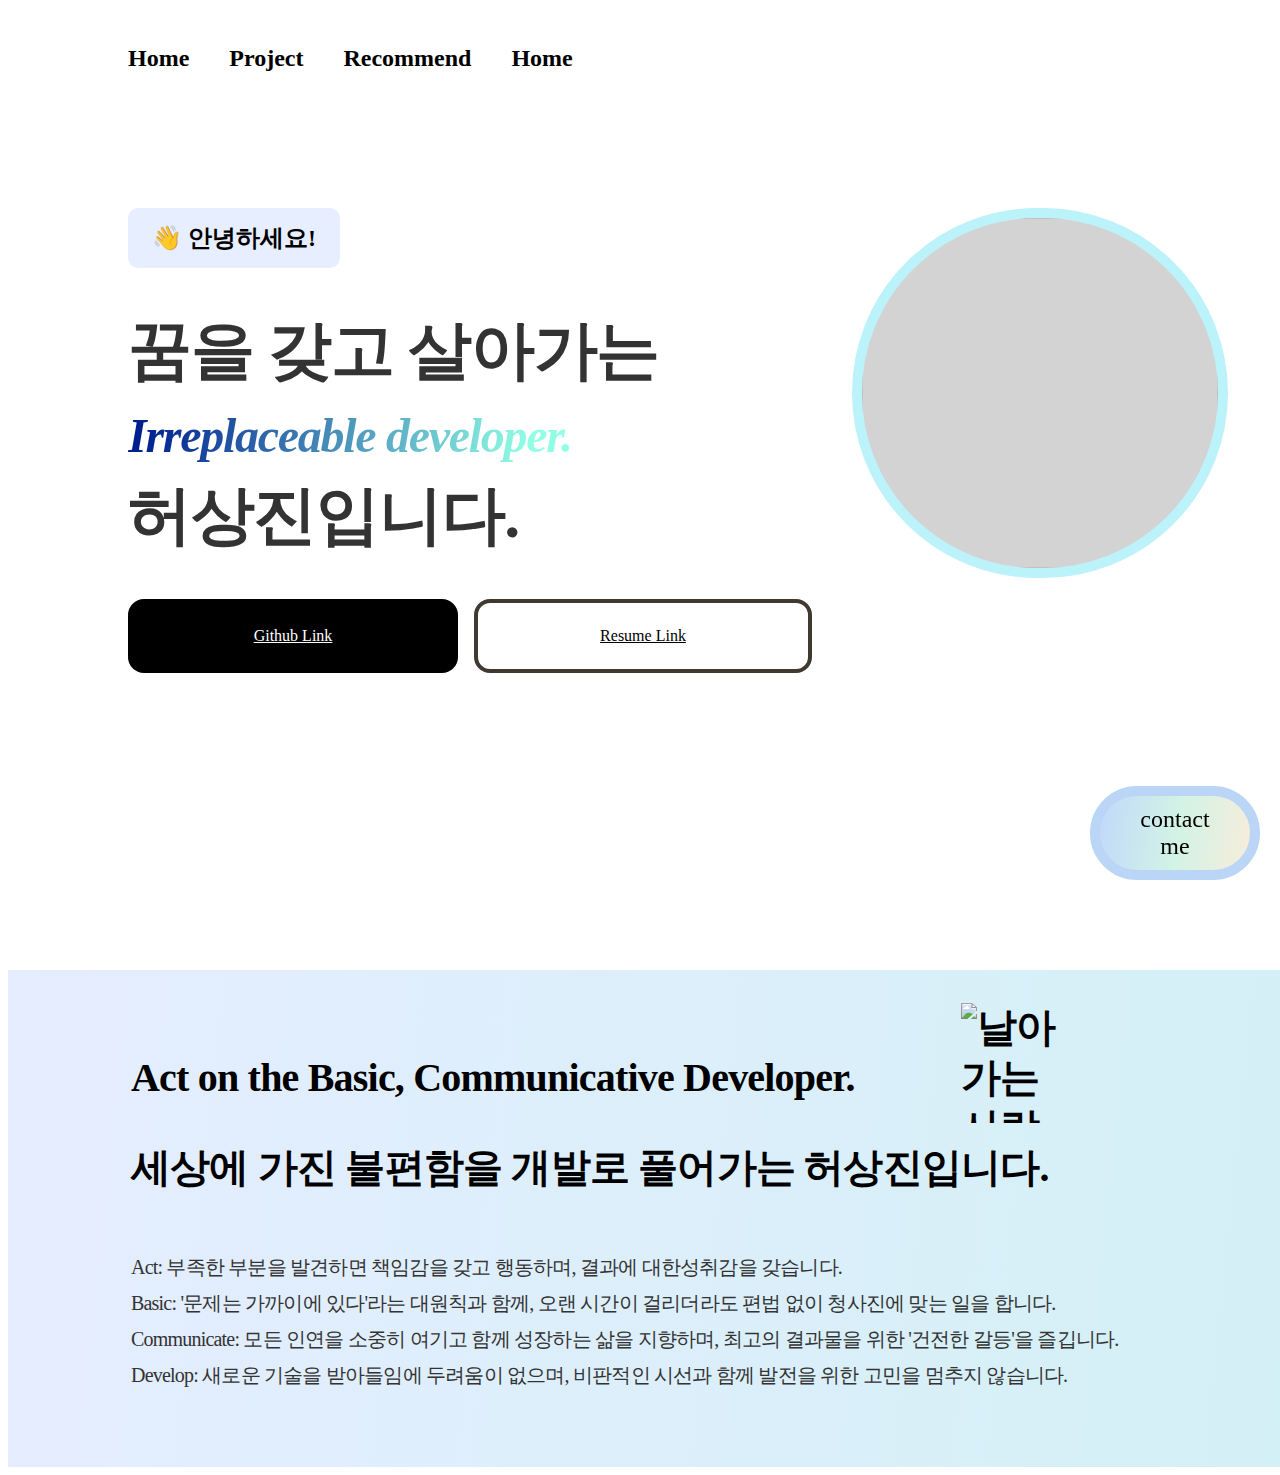
==== test/index.html @ aa46b1c0 "feat: button implement" ====
<!DOCTYPE html>
<html lang="ko">
  <head>
    <meta charset="UTF-8" />
    <meta name="viewport" content="width=device-width, initial-scale=1.0" />
    <title>Document</title>
    <link rel="stylesheet" href="./style.css" />
  </head>

  <body>
    <nav>
      <div class="group45">
        <!-- pure HTML/CSS/JS -->
        <div class="navItem">Home</div>

        <!-- 리액트/뷰같은 프레임워크 스타일 -->
        <div class="navItem">Project</div>
        <div class="navItem">Recommend</div>
        <div class="navItem">Home</div>
      </div>
    </nav>

    <header>
      <div class="group9">
        <div class="frame65">
          <div class="badge">👋 안녕하세요!</div>
          <h1>
            꿈을 갖고 살아가는<br />
            <em>Irreplaceable developer.</em><br />
            허상진입니다.<br />
          </h1>
          <div class="headerLinkContainer">
            <a class="button1" href="https://www.google.com" target="_blank"
              >Github Link</a
            >
            <a class="button2" href="#" target="_blank">Resume Link</a>
          </div>
        </div>
        <img class="masking" />
      </div>
    </header>
    <div class="frame27">
      <div class="frame7">
        Act on the Basic, Communicative Developer.
        <span class="posRelative">
            <img class="flyingPerson" src="./떡상티콘.png" alt="날아가는 사람" />
            </span>
        세상에 가진 불편함을 개발로 풀어가는 허상진입니다.
        <em>
          Act: 부족한 부분을 발견하면 책임감을 갖고 행동하며, 결과에 대한성취감을 갖습니다. 
          Basic: '문제는 가까이에 있다'라는 대원칙과 함께, 오랜 시간이 걸리더라도 편법 없이 청사진에 맞는 일을 합니다.
          Communicate: 모든 인연을 소중히 여기고 함께 성장하는 삶을 지향하며, 최고의 결과물을 위한 '건전한 갈등'을 즐깁니다.
          Develop: 새로운 기술을 받아들임에 두려움이 없으며, 비판적인 시선과 함께 발전을 위한 고민을 멈추지 않습니다.
        </em>
      </div>
    </div>
    <div class="contact">
        contact <br/>
        me
    </div>
  </body>
</html>
---- test/style.css ----
@font-face {
  font-family: "Cafe24Supermagic-Bold-v1.0";
  src: url("https://cdn.jsdelivr.net/gh/projectnoonnu/noonfonts_2307-2@1.0/Cafe24Supermagic-Bold-v1.0.woff2")
    format("woff2");
  font-weight: 700;
  font-style: normal;
}

nav {
  /* 레이아웃에 대한 스타일(5~10줄) */
  display: flex;
  width: 1366px;
  padding-left: 120px;
  gap: 40px;
  font-size: 24px;
  font-weight: 700;
}

.group45 {
  display: flex;
  height: 100px;
  align-items: center;
  gap: 40px;
}

.navItem {
  display: flex;
  height: 100px;
  align-items: center;
}

header {
  display: flex;
  max-width: 1366px;
  height: 662px;
  padding: 100px 120px;
  gap: 10px;
}

.group9 {
  display: flex;
  max-width: 1120px;
  height: 464px;
  gap: 40px;
  flex-shrink: 0;
}

.frame65 {
  display: flex;
  height: 464px;
  flex-direction: column;
  align-items: flex-start;
  flex-shrink: 0;
}

.badge {
  /* display: flex; */
  padding: 12px 24px;
  /* justify-content: center; */
  /* align-items: center; */
  gap: 10px;
  border-radius: 10px;
  background: #e6eeff;
  width: fit-content;

  /* 텍스트 속성 */
  color: #000;
  font-size: 24px;
  font-style: normal;
  font-weight: 600;
  line-height: 150%; /* 36px */
}

header h1 {
  /*margin-left: 120px;*/
  color: #333;
  font-size: 64px;
  font-style: normal;
  font-weight: 600;
  line-height: 125%; /* 80px */
  letter-spacing: -1.28px;
}

header h1 em {
  font-size: 48px;
  background: linear-gradient(
    99deg,
    #001f8f 3.58%,
    rgba(36, 255, 203, 0.5) 90.34%
  );
  background-clip: text;
  -webkit-background-clip: text;
  -webkit-text-fill-color: transparent;
}
.headerLinkContainer {
  display: flex;
  gap: 16px;
  /*margin-left: 120px;*/
  /* flex-direction: row; */
}
.button1 {
  display: flex;
  width: 250px;
  padding: 24px 40px;
  flex-direction: column;
  justify-content: center;
  align-items: center;
  gap: 10px;
  color: #fff;
  border-radius: 16px;
  background: #000;
}
.button2 {
  display: flex;
  width: 250px;
  padding: 24px 40px;
  flex-direction: column;
  justify-content: center;
  align-items: center;
  gap: 10px;
  color: #000;
  border-radius: 16px;
  border: 4px solid #403930;
}

.masking {
  width: 355.624px;
  height: 350px;
  border-radius: 500px;
  border: 10px solid #bcf2f9;
  background: url(./test.jpeg), lightgray 50% / cover no-repeat;
}

.frame27 {
  display: flex;
  width: 1366px;
  height: 497px;
  flex-direction: column;
  justify-content: center;
  align-items: center;
  gap: 10px;
  background: linear-gradient(
    96deg,
    rgba(189, 210, 255, 0.4) 1.72%,
    rgba(116, 224, 215, 0.4) 158.93%
  );
}

.frame7 {
  display: flex;
  width: 1120px;
  height: 300px;
  flex-direction: column;
  justify-content: center;
  align-items: flex-start;
  gap: 20px;
  flex-shrink: 0;

  color: #000;
  font-family: Pretendard;
  font-size: 40px;
  font-style: normal;
  font-weight: 700;
  line-height: 125%; /* 50px */
  letter-spacing: -0.8px;

}

.frame7 em {
  height: 172px;
  flex-shrink: 0;
  align-self: stretch;
  color: #333;
  font-family: Pretendard;
  font-size: 20px;
  font-style: normal;
  font-weight: 500;
  line-height: 180%; /* 30px */
  white-space: pre-line;
}

.flyingPerson {
  width: 120px;
  height: 120px;
  position: absolute;
  /* top: 0px; */
  bottom: 0px;
  /* right: 0px; */
  left: 830px;
}

.posRelative {
  position: relative;
}

.contact{
width: 130px;
padding: 10px;
flex-shrink: 0;
border-radius: 50px;
border: 10px solid #BBD5F7;
background: linear-gradient(98deg, #BED3FF -10.83%, #D2F3E5 51.79%, #FFEBD9 110.76%);
position: fixed;
right: 20px;
bottom:20px;
text-align: center;
font-size: 24px;
}
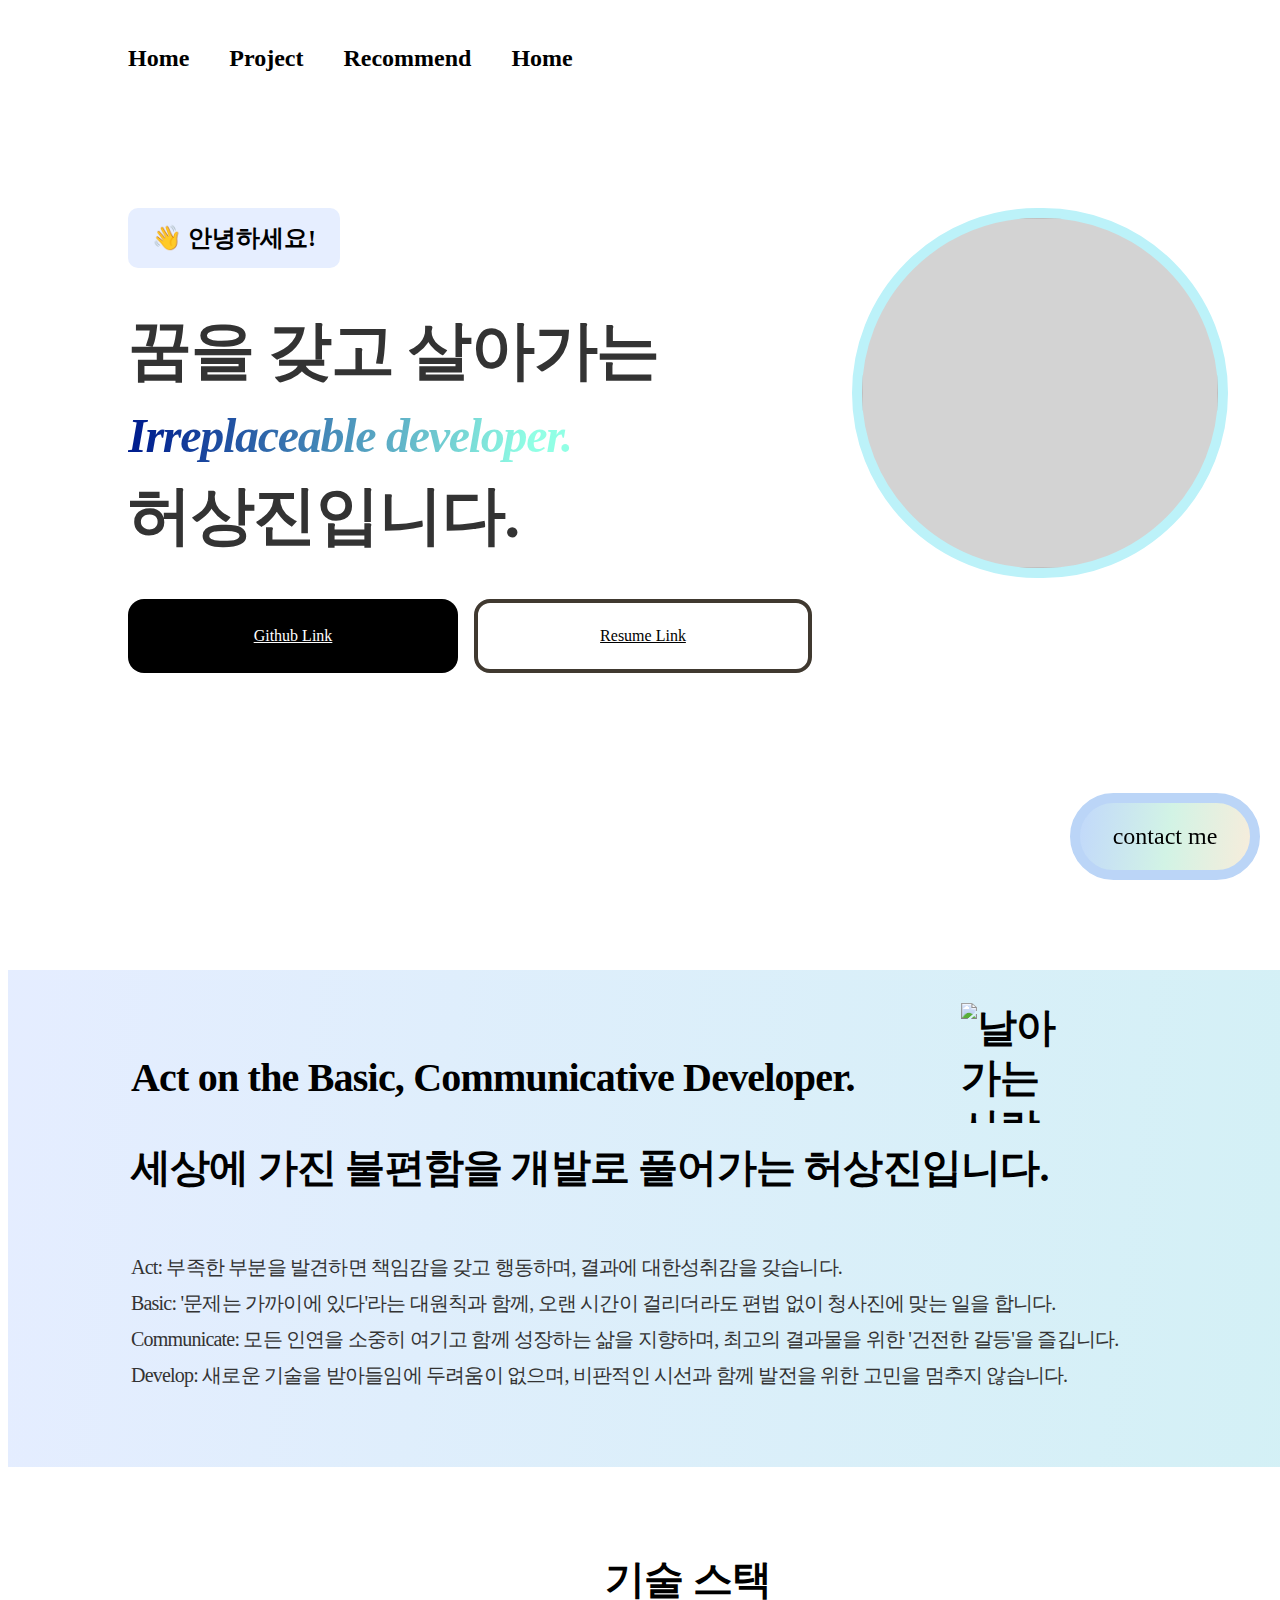
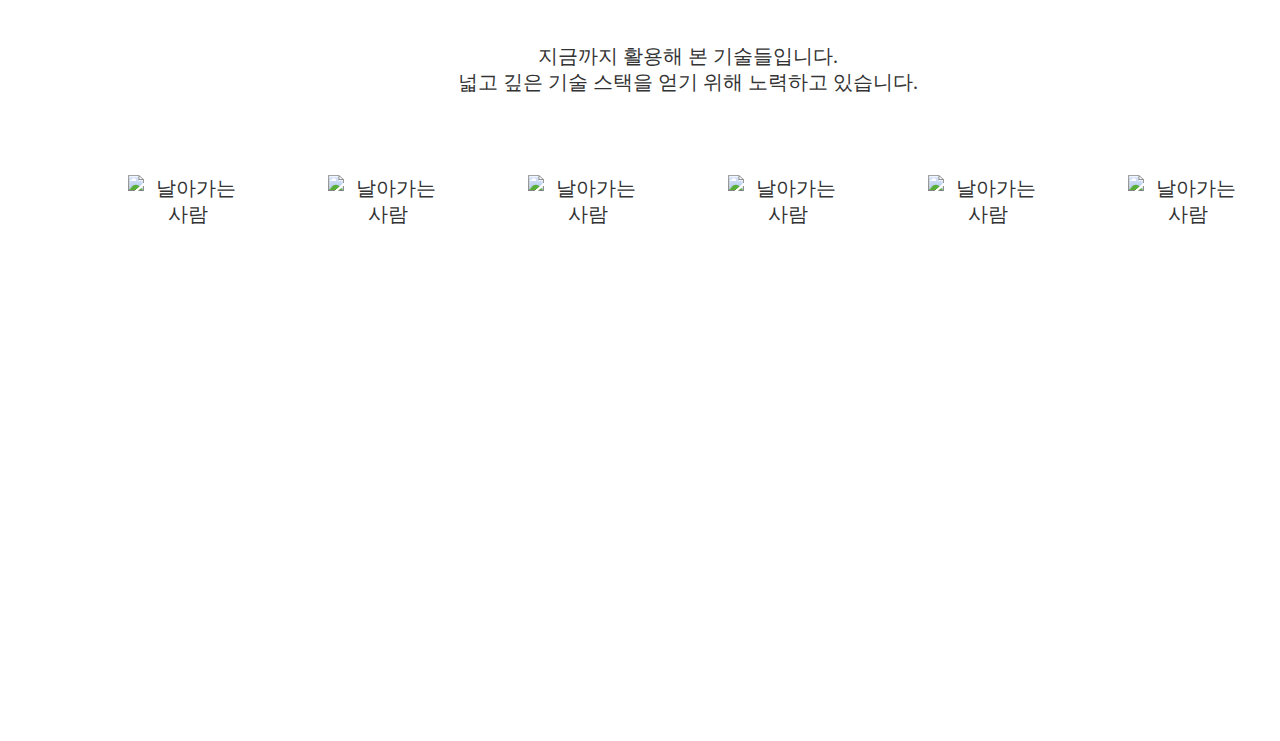
==== commit 81dff1de: "feat: 16:00 implement" ====
--- a/test/index.html
+++ b/test/index.html
@@ -23,7 +23,7 @@
     <header>
       <div class="group9">
         <div class="frame65">
-          <div class="badge">👋 안녕하세요!</div>
+            <div class="badge"><span class="typing">👋 안녕하세요!</span></div>
           <h1>
             꿈을 갖고 살아가는<br />
             <em>Irreplaceable developer.</em><br />
@@ -43,20 +43,42 @@
       <div class="frame7">
         Act on the Basic, Communicative Developer.
         <span class="posRelative">
-            <img class="flyingPerson" src="./떡상티콘.png" alt="날아가는 사람" />
-            </span>
+          <img class="flyingPerson" src="./떡상티콘.png" alt="날아가는 사람" />
+        </span>
         세상에 가진 불편함을 개발로 풀어가는 허상진입니다.
         <em>
-          Act: 부족한 부분을 발견하면 책임감을 갖고 행동하며, 결과에 대한성취감을 갖습니다. 
-          Basic: '문제는 가까이에 있다'라는 대원칙과 함께, 오랜 시간이 걸리더라도 편법 없이 청사진에 맞는 일을 합니다.
-          Communicate: 모든 인연을 소중히 여기고 함께 성장하는 삶을 지향하며, 최고의 결과물을 위한 '건전한 갈등'을 즐깁니다.
-          Develop: 새로운 기술을 받아들임에 두려움이 없으며, 비판적인 시선과 함께 발전을 위한 고민을 멈추지 않습니다.
-        </em>
+            Act: 부족한 부분을 발견하면 책임감을 갖고 행동하며, 결과에 대한성취감을 갖습니다. 
+            Basic: '문제는 가까이에 있다'라는 대원칙과 함께, 오랜 시간이 걸리더라도 편법 없이 청사진에 맞는 일을 합니다.
+            Communicate: 모든 인연을 소중히 여기고 함께 성장하는 삶을 지향하며, 최고의 결과물을 위한 '건전한 갈등'을 즐깁니다.
+            Develop: 새로운 기술을 받아들임에 두려움이 없으며, 비판적인 시선과 함께 발전을 위한 고민을 멈추지 않습니다.
+          </em>
       </div>
     </div>
-    <div class="contact">
-        contact <br/>
-        me
+    <div class="contact">contact me</div>
+
+
+    <div class="stack">
+        <div class="group8">
+            <div class="frame81">
+                <div class="frame9">
+                    <em>기술 스택</em>
+                    지금까지 활용해 본 기술들입니다. 
+                        넓고 깊은 기술 스택을 얻기 위해 노력하고 있습니다.
+                </div>
+                <div class="frame10">
+                    <img class="stackimg" src="./html.jpg" alt="날아가는 사람" />
+                    <img class="stackimg" src="./css.jpg" alt="날아가는 사람" />          
+                    <img class="stackimg" src="./js.jpg" alt="날아가는 사람" />          
+                    <img class="stackimg" src="./github.jpg" alt="날아가는 사람" />          
+                    <img class="stackimg" src="./git.jpg" alt="날아가는 사람" />          
+                    <img class="stackimg" src="./vscode.jpg" alt="날아가는 사람" />                           
+                </div>  
+            </div>
+        </div>
+    </div>
+
+    <div class="project">
+
     </div>
   </body>
 </html>
--- a/test/style.css
+++ b/test/style.css
@@ -5,7 +5,8 @@
   font-weight: 700;
   font-style: normal;
 }
-
+body {
+}
 nav {
   /* 레이아웃에 대한 스타일(5~10줄) */
   display: flex;
@@ -163,7 +164,6 @@
   font-weight: 700;
   line-height: 125%; /* 50px */
   letter-spacing: -0.8px;
-
 }
 
 .frame7 em {
@@ -193,16 +193,106 @@
   position: relative;
 }
 
-.contact{
-width: 130px;
-padding: 10px;
-flex-shrink: 0;
-border-radius: 50px;
-border: 10px solid #BBD5F7;
-background: linear-gradient(98deg, #BED3FF -10.83%, #D2F3E5 51.79%, #FFEBD9 110.76%);
-position: fixed;
-right: 20px;
-bottom:20px;
-text-align: center;
-font-size: 24px;
-}+.contact {
+  width: 130px;
+  padding: 20px;
+  flex-shrink: 0;
+  border-radius: 50px;
+  border: 10px solid #bbd5f7;
+  background: linear-gradient(
+    98deg,
+    #bed3ff -10.83%,
+    #d2f3e5 51.79%,
+    #ffebd9 110.76%
+  );
+  position: fixed;
+  right: 20px;
+  bottom: 20px;
+  text-align: center;
+  font-size: 24px;
+}
+
+.stack {
+  display: flex;
+  width: 1366px;
+  height: 666px;
+  padding: 100px 120px;
+  gap: 10px;
+  color: #333;
+
+  text-align: center;
+  font-family: Pretendard;
+  font-size: 20px;
+  font-style: normal;
+  font-weight: 400;
+  line-height: 26px; /* 130% */
+  white-space: pre-line;
+}
+
+.frame9 em {
+  color: #000;
+  font-family: Pretendard;
+  font-size: 40px;
+  font-style: normal;
+  font-weight: 700;
+  line-height: 26px; /* 65% */
+  letter-spacing: -0.8px;
+}
+/* Group 8 */
+.group8 {
+  display: flex;
+  width: 1120px;
+  height: 473px;
+  flex-shrink: 0;
+}
+
+/* Frame 81 */
+.frame81 {
+  display: flex;
+  width: 1120px;
+  flex-direction: column;
+  gap: 80px;
+}
+
+/* Frame 9 */
+.frame9 {
+  display: flex;
+  flex-direction: column;
+  gap: 24px;
+}
+
+.typing {
+  animation: blink 1s infinite;
+}
+
+@keyframes blink {
+  from {
+    opacity: 1;
+  }
+  to {
+    opacity: 0;
+  }
+}
+
+
+/* Frame 9 */
+.frame10 {
+  display: flex;
+  flex-direction: row;
+  align-items: flex-start;
+  gap: 80px;
+}
+
+/* Frame 9 */
+.frame-11 {
+  display: flex;
+  justify-content: center;
+  align-items: center;
+  gap: 80px;
+}
+
+.stackimg{
+width: 120px;
+height: 120px;
+
+}
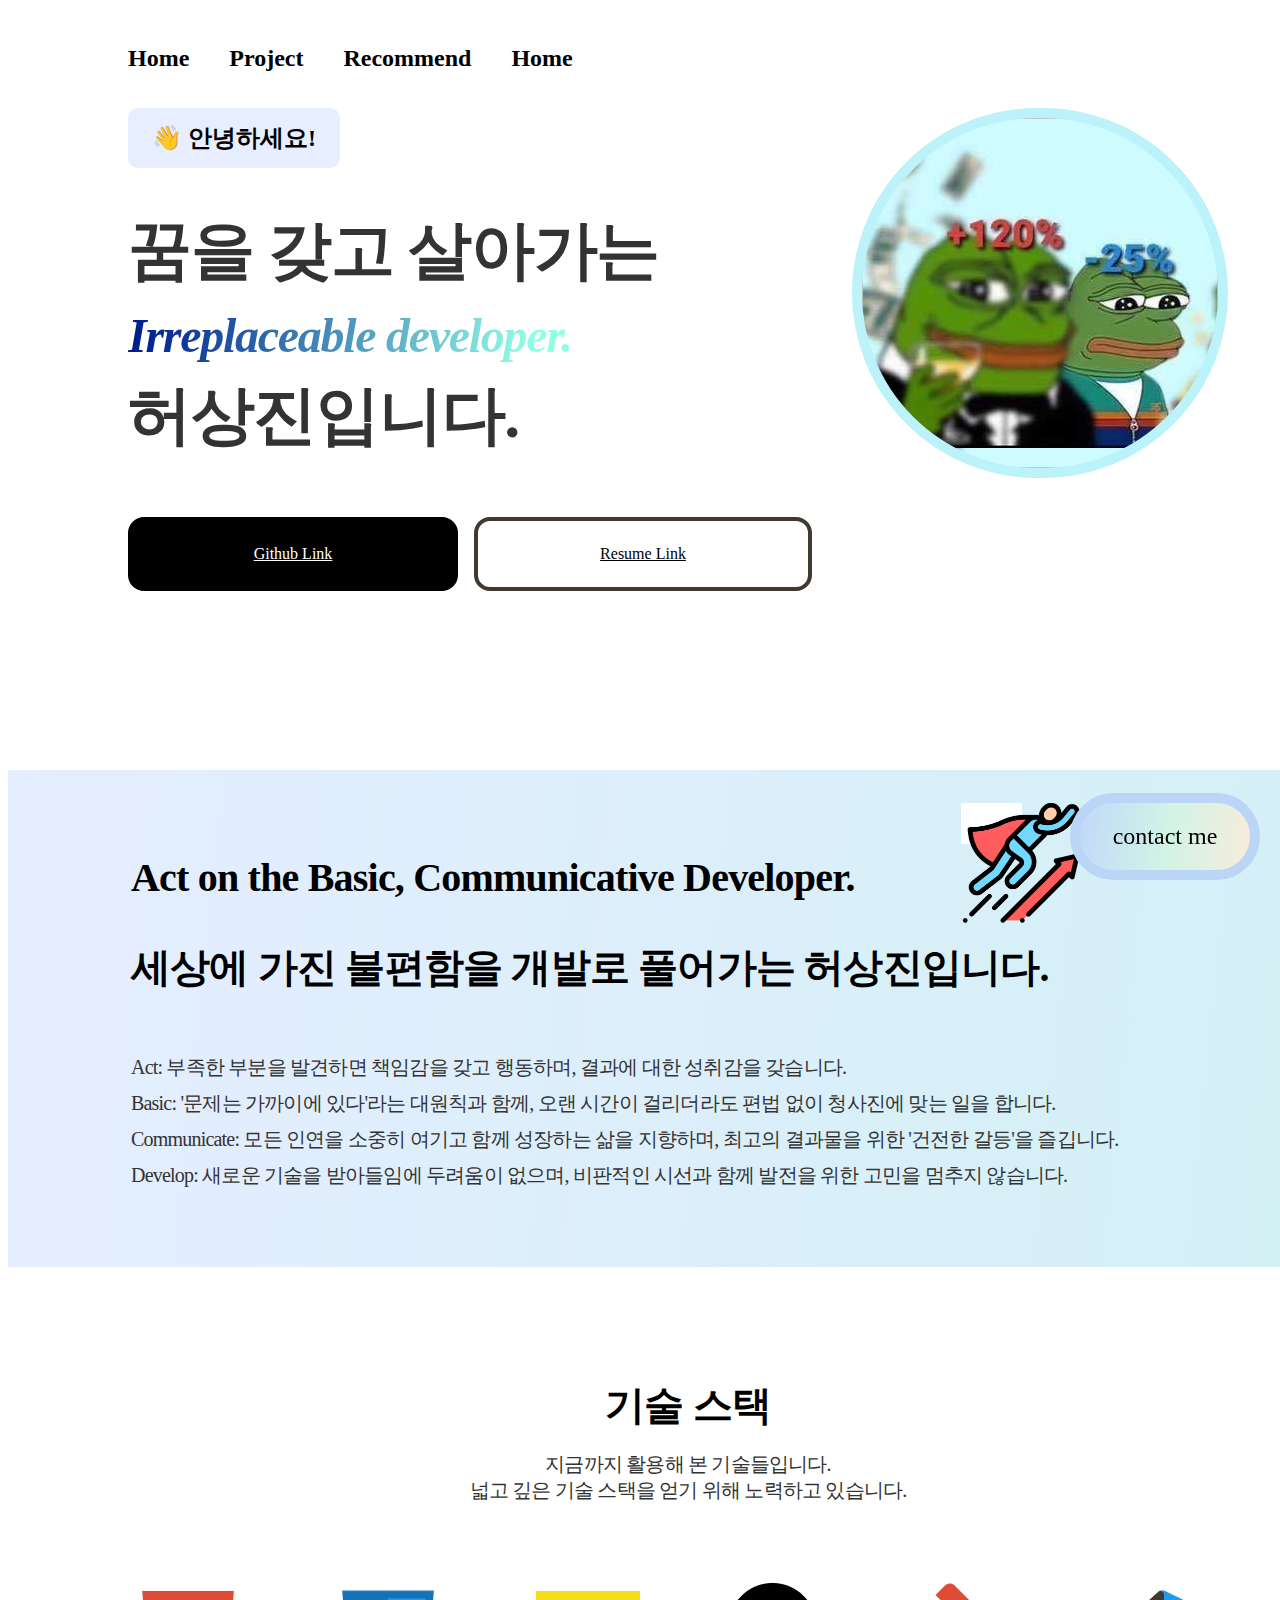
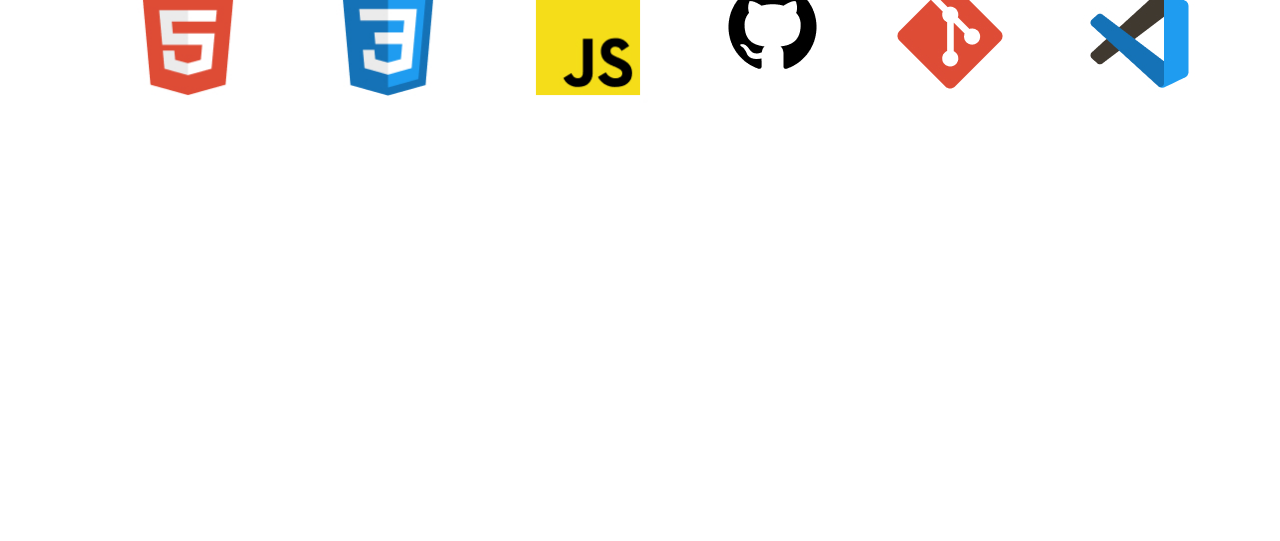
==== commit 61778b48: "feat: reactive feature implemented" ====
--- a/test/index.html
+++ b/test/index.html
@@ -1,10 +1,23 @@
 <!DOCTYPE html>
 <html lang="ko">
   <head>
+
+    <!-- Google tag (gtag.js) -->
+  <script async src="https://www.googletagmanager.com/gtag/js?id=G-8TPLCD4Y1P"></script>
+  <script>
+  window.dataLayer = window.dataLayer || [];
+  function gtag(){dataLayer.push(arguments);}
+  gtag('js', new Date());
+
+  gtag('config', 'G-8TPLCD4Y1P');
+  </script>
+
     <meta charset="UTF-8" />
     <meta name="viewport" content="width=device-width, initial-scale=1.0" />
     <title>Document</title>
     <link rel="stylesheet" href="./style.css" />
+    <link rel="stylesheet" href="./reset.css" />
+    <link rel="stylesheet" href="./responsive.css" media="(max-width: 390px)">
   </head>
 
   <body>
@@ -23,17 +36,18 @@
     <header>
       <div class="group9">
         <div class="frame65">
-            <div class="badge"><span class="typing">👋 안녕하세요!</span></div>
+          <div class="badge"><span class="typing">👋 안녕하세요!</span></div>
           <h1>
             꿈을 갖고 살아가는<br />
             <em>Irreplaceable developer.</em><br />
-            허상진입니다.<br />
+            허상진입니다.
           </h1>
+          <br />
           <div class="headerLinkContainer">
-            <a class="button1" href="https://www.google.com" target="_blank"
+            <a class="button1" href="https://www.google.com" onclick="onClickButton('github')" target="_blank"
               >Github Link</a
             >
-            <a class="button2" href="#" target="_blank">Resume Link</a>
+            <a class="button2" href="#" onclick="onClickButton('resume')" target="_blank">Resume Link</a>
           </div>
         </div>
         <img class="masking" />
@@ -47,38 +61,57 @@
         </span>
         세상에 가진 불편함을 개발로 풀어가는 허상진입니다.
         <em>
-            Act: 부족한 부분을 발견하면 책임감을 갖고 행동하며, 결과에 대한성취감을 갖습니다. 
-            Basic: '문제는 가까이에 있다'라는 대원칙과 함께, 오랜 시간이 걸리더라도 편법 없이 청사진에 맞는 일을 합니다.
-            Communicate: 모든 인연을 소중히 여기고 함께 성장하는 삶을 지향하며, 최고의 결과물을 위한 '건전한 갈등'을 즐깁니다.
-            Develop: 새로운 기술을 받아들임에 두려움이 없으며, 비판적인 시선과 함께 발전을 위한 고민을 멈추지 않습니다.
-          </em>
+          Act: 부족한 부분을 발견하면 책임감을 갖고 행동하며, 결과에 대한 성취감을 갖습니다. 
+          Basic: '문제는 가까이에 있다'라는 대원칙과 함께, 오랜 시간이 걸리더라도 편법 없이 청사진에 맞는 일을 합니다.
+          Communicate: 모든 인연을 소중히 여기고 함께 성장하는 삶을 지향하며, 최고의 결과물을 위한 '건전한 갈등'을 즐깁니다. 
+          Develop: 새로운 기술을 받아들임에 두려움이 없으며, 비판적인 시선과 함께 발전을 위한 고민을 멈추지 않습니다.
+        </em>
       </div>
     </div>
     <div class="contact">contact me</div>
 
-
     <div class="stack">
-        <div class="group8">
-            <div class="frame81">
-                <div class="frame9">
-                    <em>기술 스택</em>
-                    지금까지 활용해 본 기술들입니다. 
-                        넓고 깊은 기술 스택을 얻기 위해 노력하고 있습니다.
-                </div>
-                <div class="frame10">
-                    <img class="stackimg" src="./html.jpg" alt="날아가는 사람" />
-                    <img class="stackimg" src="./css.jpg" alt="날아가는 사람" />          
-                    <img class="stackimg" src="./js.jpg" alt="날아가는 사람" />          
-                    <img class="stackimg" src="./github.jpg" alt="날아가는 사람" />          
-                    <img class="stackimg" src="./git.jpg" alt="날아가는 사람" />          
-                    <img class="stackimg" src="./vscode.jpg" alt="날아가는 사람" />                           
-                </div>  
-            </div>
+      <div class="group8">
+        <div class="frame81">
+          <div class="frame9">
+            <em>기술 스택</em> 
+          
+            지금까지 활용해 본 기술들입니다. 
+            넓고 깊은 기술 스택을 얻기 위해 노력하고 있습니다.
+          </div>
+          <div class="frame10">
+            <img class="stackimg" src="./html.jpg" alt="날아가는 사람" />
+            <img class="stackimg" src="./css.jpg" alt="날아가는 사람" />
+            <img class="stackimg" src="./js.jpg" alt="날아가는 사람" />
+            <img class="stackimg2" src="./github.jpg" alt="날아가는 사람" />
+            <img class="stackimg2" src="./git.jpg" alt="날아가는 사람" />
+            <img class="stackimg2" src="./vscode.jpg" alt="날아가는 사람" />
+          </div>
         </div>
+      </div>
     </div>
 
-    <div class="project">
+    <div class="project"></div>
 
-    </div>
+    <script>
+      function onClickButton(type){
+        if(type=== 'github')
+        {
+          gtag("event","깃허브_버튼_클릭",{
+            'event_category': '깃허브_버튼_클릭',
+            'event_label' : '깃허브_버튼_클릭'
+          })
+          alert("깃허브로 이동합니다.")
+        }
+        else if(type==='resume')
+        {
+          gtag("event","이력서_버튼_클릭",{
+            'event_category': '이력서_버튼_클릭',
+            'event_label' : '이력서_버튼_클릭'
+          })
+        }
+      }
+    </script>
+
   </body>
 </html>
--- a/test/style.css
+++ b/test/style.css
@@ -34,7 +34,7 @@
   display: flex;
   max-width: 1366px;
   height: 662px;
-  padding: 100px 120px;
+  padding: 0px 120px;
   gap: 10px;
 }
 
@@ -221,44 +221,53 @@
   color: #333;
 
   text-align: center;
+  color: #000;
+  font-family: Pretendard;
+  font-size: 40px;
+  font-style: normal;
+  font-weight: 700;
+  line-height: 26px; /* 65% */
+  letter-spacing: -0.8px;
+}
+
+
+.frame9 em {
+  color: #000;
+  text-align: center;
+  font-family: Pretendard;
+  font-size: 40px;
+  font-style: normal;
+  font-weight: 700;
+  line-height: 26px; /* 65% */
+  letter-spacing: -0.8px;
+}
+/* Group 8 */
+.group8 {
+  display: flex;
+  width: 1120px;
+  height: 473px;
+  flex-shrink: 0;
+}
+
+/* Frame 81 */
+.frame81 {
+  display: flex;
+  width: 1120px;
+  flex-direction: column;
+  gap: 80px;
+}
+
+/* Frame 9 */
+.frame9 {
+  color: #333;
+  text-align: center;
   font-family: Pretendard;
   font-size: 20px;
   font-style: normal;
   font-weight: 400;
   line-height: 26px; /* 130% */
   white-space: pre-line;
-}
-
-.frame9 em {
-  color: #000;
-  font-family: Pretendard;
-  font-size: 40px;
-  font-style: normal;
-  font-weight: 700;
-  line-height: 26px; /* 65% */
-  letter-spacing: -0.8px;
-}
-/* Group 8 */
-.group8 {
-  display: flex;
-  width: 1120px;
-  height: 473px;
-  flex-shrink: 0;
-}
-
-/* Frame 81 */
-.frame81 {
-  display: flex;
-  width: 1120px;
-  flex-direction: column;
-  gap: 80px;
-}
-
-/* Frame 9 */
-.frame9 {
-  display: flex;
-  flex-direction: column;
-  gap: 24px;
+  
 }
 
 .typing {
@@ -282,15 +291,6 @@
   align-items: flex-start;
   gap: 80px;
 }
-
-/* Frame 9 */
-.frame-11 {
-  display: flex;
-  justify-content: center;
-  align-items: center;
-  gap: 80px;
-}
-
 .stackimg{
 width: 120px;
 height: 120px;
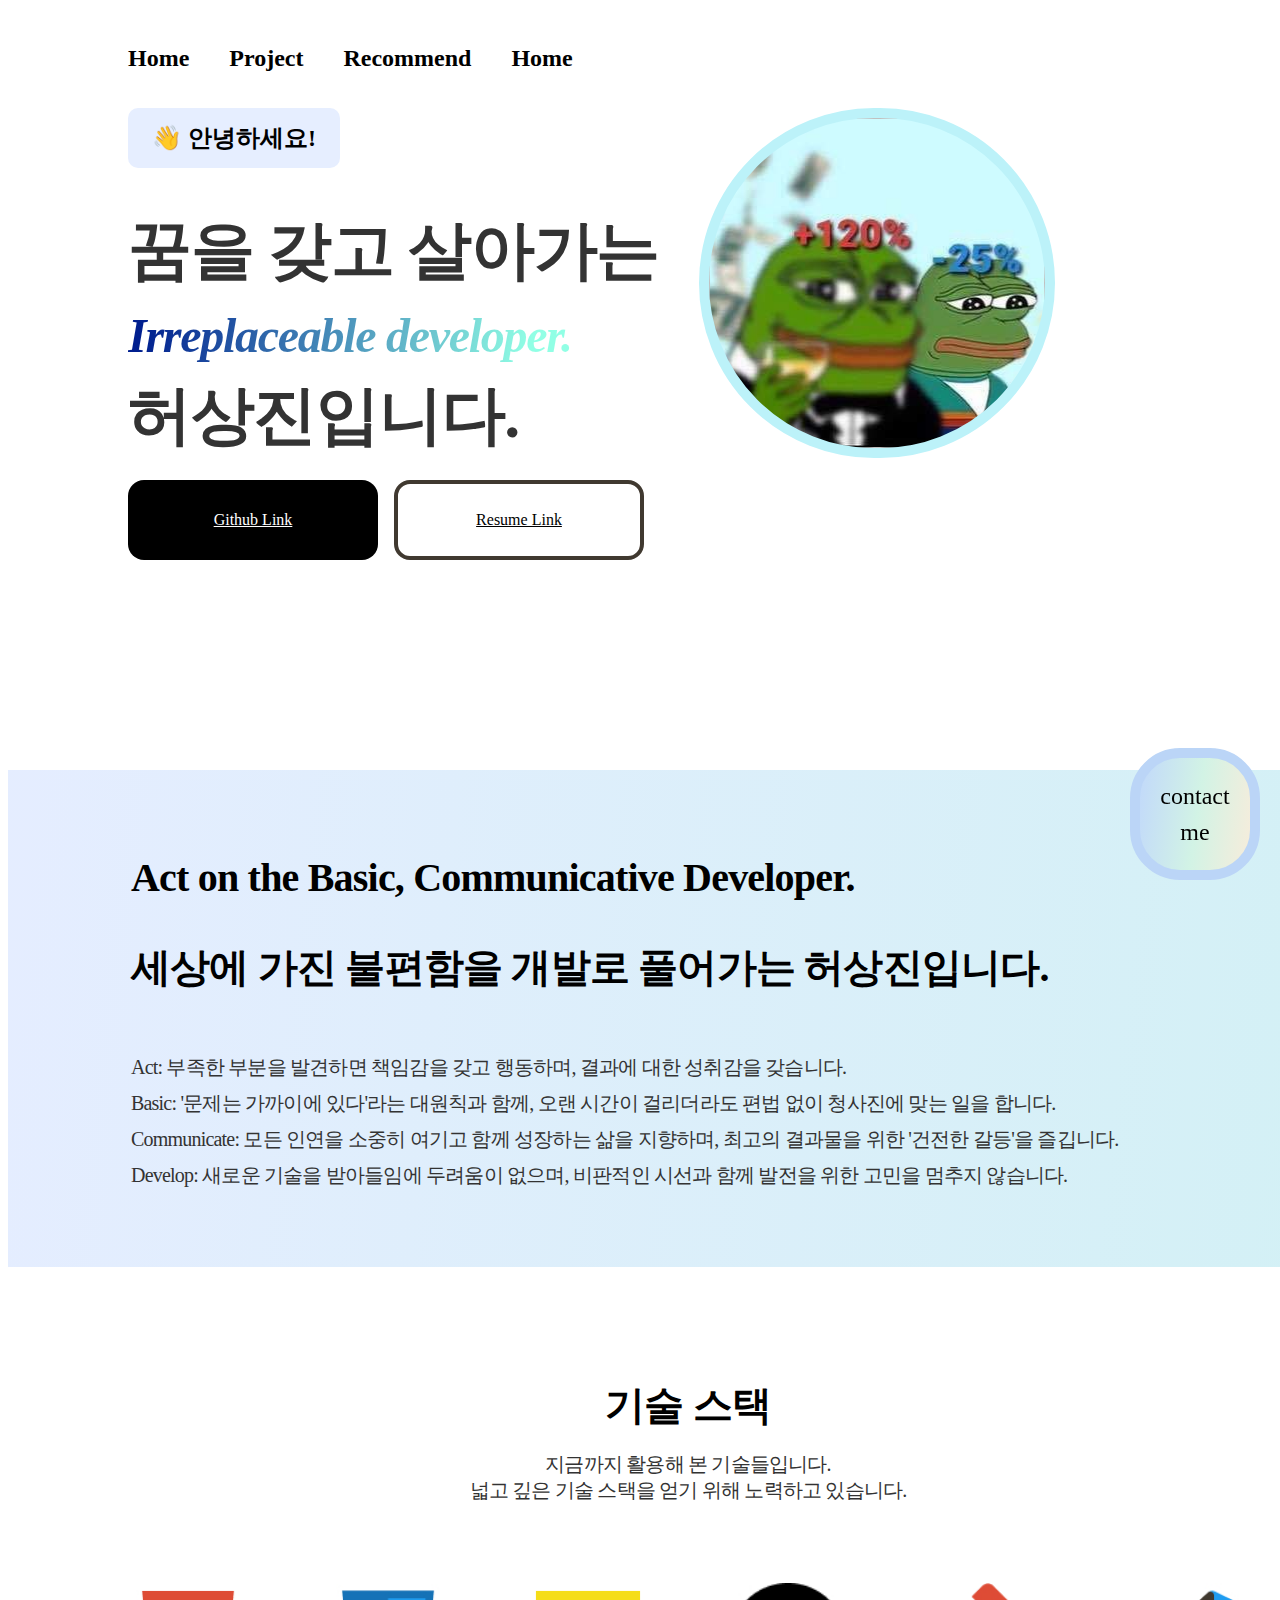
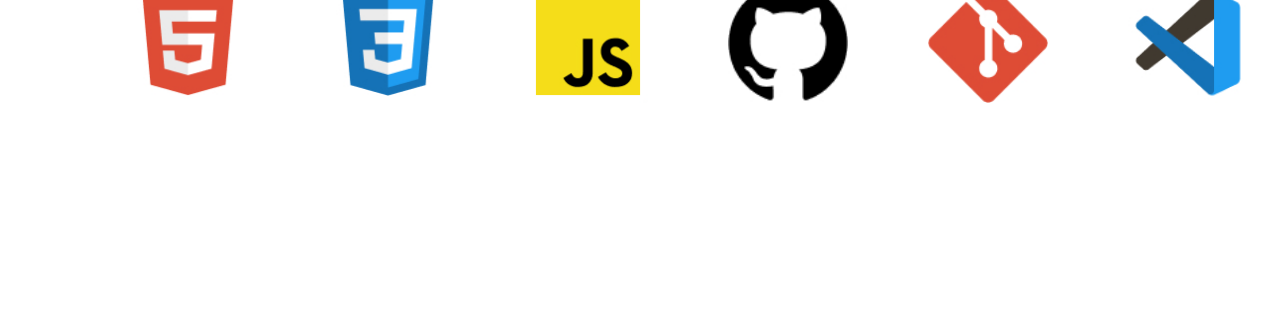
==== commit 87941526: "feat:0117 reactive web edit" ====
--- a/test/index.html
+++ b/test/index.html
@@ -15,8 +15,8 @@
     <meta charset="UTF-8" />
     <meta name="viewport" content="width=device-width, initial-scale=1.0" />
     <title>Document</title>
+    <link rel="stylesheet" href="./reset.css" />
     <link rel="stylesheet" href="./style.css" />
-    <link rel="stylesheet" href="./reset.css" />
     <link rel="stylesheet" href="./responsive.css" media="(max-width: 390px)">
   </head>
 
@@ -38,8 +38,8 @@
         <div class="frame65">
           <div class="badge"><span class="typing">👋 안녕하세요!</span></div>
           <h1>
-            꿈을 갖고 살아가는<br />
-            <em>Irreplaceable developer.</em><br />
+            꿈을 갖고 살아가는<br/>
+            <em>Irreplaceable developer.</em> <br/>
             허상진입니다.
           </h1>
           <br />
@@ -83,9 +83,9 @@
             <img class="stackimg" src="./html.jpg" alt="날아가는 사람" />
             <img class="stackimg" src="./css.jpg" alt="날아가는 사람" />
             <img class="stackimg" src="./js.jpg" alt="날아가는 사람" />
-            <img class="stackimg2" src="./github.jpg" alt="날아가는 사람" />
-            <img class="stackimg2" src="./git.jpg" alt="날아가는 사람" />
-            <img class="stackimg2" src="./vscode.jpg" alt="날아가는 사람" />
+            <img class="stackimg" src="./github.jpg" alt="날아가는 사람" />
+            <img class="stackimg" src="./git.jpg" alt="날아가는 사람" />
+            <img class="stackimg" src="./vscode.jpg" alt="날아가는 사람" />
           </div>
         </div>
       </div>
--- a/test/responsive.css
+++ b/test/responsive.css
@@ -0,0 +1,312 @@
+.contact {
+  display: none;
+}
+
+body {
+}
+
+nav {
+  width: 100%;
+  display: flex;
+  height: 60px;
+  padding: 0px 24px;
+  align-items: center;
+  gap: 32px;
+  align-self: stretch;
+  box-sizing: border-box;
+}
+
+.navItem {
+  color: #403930;
+  font-family: Pretendard;
+  font-size: 12px;
+  font-style: normal;
+  font-weight: 600;
+  line-height: 150%; /* 18px */
+  box-sizing: border-box;
+}
+
+header {
+  display: flex;
+  width: 100%;
+  height: 367px;
+  padding: 60px 24px;
+  flex-direction: column;
+  justify-content: center;
+  align-items: flex-start;
+  gap: 20px;  
+}
+
+
+header h1 {
+  color: #333;
+  font-family: Pretendard;
+  font-size: 32px;
+  font-style: normal;
+  font-weight: 600;
+  line-height: 120%; /* 38.4px */
+  letter-spacing: -0.64px;
+  box-sizing: border-box;
+}
+
+header h1 em {
+  background: linear-gradient(
+    99deg,
+    #001f8f 3.58%,
+    rgba(36, 255, 203, 0.5) 90.34%
+  );
+  background-clip: text;
+  -webkit-background-clip: text;
+  -webkit-text-fill-color: transparent;
+  font-family: Pretendard;
+  font-size: 28px;
+  font-style: normal;
+  font-weight: 600;
+  line-height: 120%;
+  letter-spacing: -0.64px;
+  box-sizing: border-box;
+}
+
+/*여기부터*/
+.badge {
+  display: flex;
+  padding: 8px 24px;
+  justify-content: center;
+  align-items: center;
+  gap: 10px;
+  border-radius: 10px;
+  background: #e6eeff;
+  box-sizing: border-box;
+}
+
+.headerLinkContainer {  
+  display: flex;
+  gap: 16px;
+  box-sizing: border-box;
+  /*margin-left: 120px;*/
+  /* flex-direction: row; */
+}
+
+.group9 {
+  display: flex;
+  width: 100%;
+  height: 344px;
+  gap: 40px;
+  flex-shrink: 0;
+  box-sizing: border-box;
+}
+
+.frame65 {
+  display: flex;
+  height: 367px;
+  flex-direction: column;
+  align-items: flex-start;
+  flex-shrink: 0;
+  box-sizing: border-box;
+
+}
+.button1 {
+  display: flex;
+  width: 120px;
+  padding: 16px 40px;
+  flex-direction: column;
+  justify-content: center;
+  align-items: center;
+  text-align: center;
+  gap: 10px;
+  color: #FFF;
+  font-family: Pretendard;
+  font-size: 14px;
+  font-style: normal;
+  font-weight: 600;
+  line-height: 150%; /* 21px */
+
+}
+.button2 {
+  display: flex;
+  width: 120px;
+  padding: 16px 40px;
+  flex-direction: column;
+  justify-content: center;
+  align-items: center;
+  text-align: center;
+  gap: 10px;
+  border-radius: 16px;
+border: 1px solid #403930;
+color: #403930;
+font-family: Pretendard;
+font-size: 14px;
+font-style: normal;
+font-weight: 600;
+line-height: 150%; /* 21px */
+
+}
+
+.masking {
+  display: none;
+}
+
+.frame27 {
+  display: flex;
+  width: 100%;
+  padding: 60px 24px;
+  flex-direction: column;
+  justify-content: center;
+  align-items: flex-start;
+  align-self: stretch;
+  box-sizing: border-box;
+  background: linear-gradient(
+    96deg,
+    rgba(189, 210, 255, 0.4) 1.72%,
+    rgba(116, 224, 215, 0.4) 158.93%
+  );
+}
+
+.frame7 {
+  display: flex;
+  width: 100%;
+  height: 300px;
+  flex-direction: column;
+  justify-content: center;
+  align-items: flex-start;
+  gap: 20px;
+  flex-shrink: 0;
+
+  color: #333;
+  font-family: Pretendard;
+  font-size: 18px;
+  font-style: normal;
+  font-weight: 700;
+  line-height: 125%; /* 22.5px */
+  letter-spacing: -0.36px;
+  box-sizing: border-box;
+}
+
+.frame7 em {
+  align-self: stretch;
+  color: #333;
+  font-family: Pretendard;
+  font-size: 14px;
+  font-style: normal;
+  font-weight: 400;
+  line-height: 150%; /* 21px */
+  letter-spacing: -0.28px;
+  white-space: pre-line;
+  box-sizing: border-box;
+}
+
+.flyingPerson {
+  display: none;
+}
+
+.posRelative {
+  position: relative;
+}
+
+.contact {
+  display: none;
+}
+
+.stack {
+  width: 100%;
+  height: 412px;
+  display: flex;
+  padding: 60px 24px;
+  gap: 32px;
+  justify-content: flex-start;  
+
+  color: #333;
+  font-family: Pretendard;
+  font-size: 14px;
+  font-style: normal;
+  font-weight: 400;
+  line-height: 150%; /* 21px */
+  white-space: pre-line;
+  box-sizing: border-box;
+}
+
+.frame9 {
+    width: 100%;
+    display: flex;
+    flex-direction: column; 
+    justify-content: flex-start;
+    color: #000;
+    align-self: stretch; 
+    /* sectionTitle */
+    color: #333;
+    font-family: Pretendard;
+    font-size: 14px;
+    font-style: normal;
+    font-weight: 400;
+    line-height: 150%; /* 21px */
+    white-space: pre-line;
+  }
+
+.frame9 em {
+    color: #000;
+
+    /* sectionTitle */
+    font-family: Pretendard;
+    font-size: 24px;
+    font-style: normal;
+    font-weight: 700;
+    line-height: 26px; /* 108.333% */
+    letter-spacing: -0.48px;
+}
+/* ` 8 */
+.group8 {
+  display: flex;
+  width: 100%;
+  flex-direction: column;
+  align-items: flex-start;
+  gap: 24px;
+  align-self: stretch;
+  box-sizing: border-box;
+}
+
+/* Frame 81 */
+.frame81 {
+  display: flex;
+  width: 100%;
+  height: 80px;
+  align-items: center;
+  gap: 8px;
+  align-self: stretch;
+  box-sizing: border-box;
+}
+
+/* Frame 9 */
+
+
+.typing {
+  animation: blink 1s infinite;
+}
+
+@keyframes blink {
+  from {
+    opacity: 1;
+  }
+  to {
+    opacity: 0;
+  }
+}
+
+/* Frame 9 */
+.frame10 {
+  display: flex;
+  height: 80px;
+  justify-content: center;
+  align-items: center;
+  gap: 8px;
+  align-self: stretch;
+  flex-wrap: wrap;
+}
+.stackimg {
+  width: 79.5px;
+  height: 80px;
+  box-sizing: border-box;
+}
+
+.stackimg2 {
+  display: none;
+}
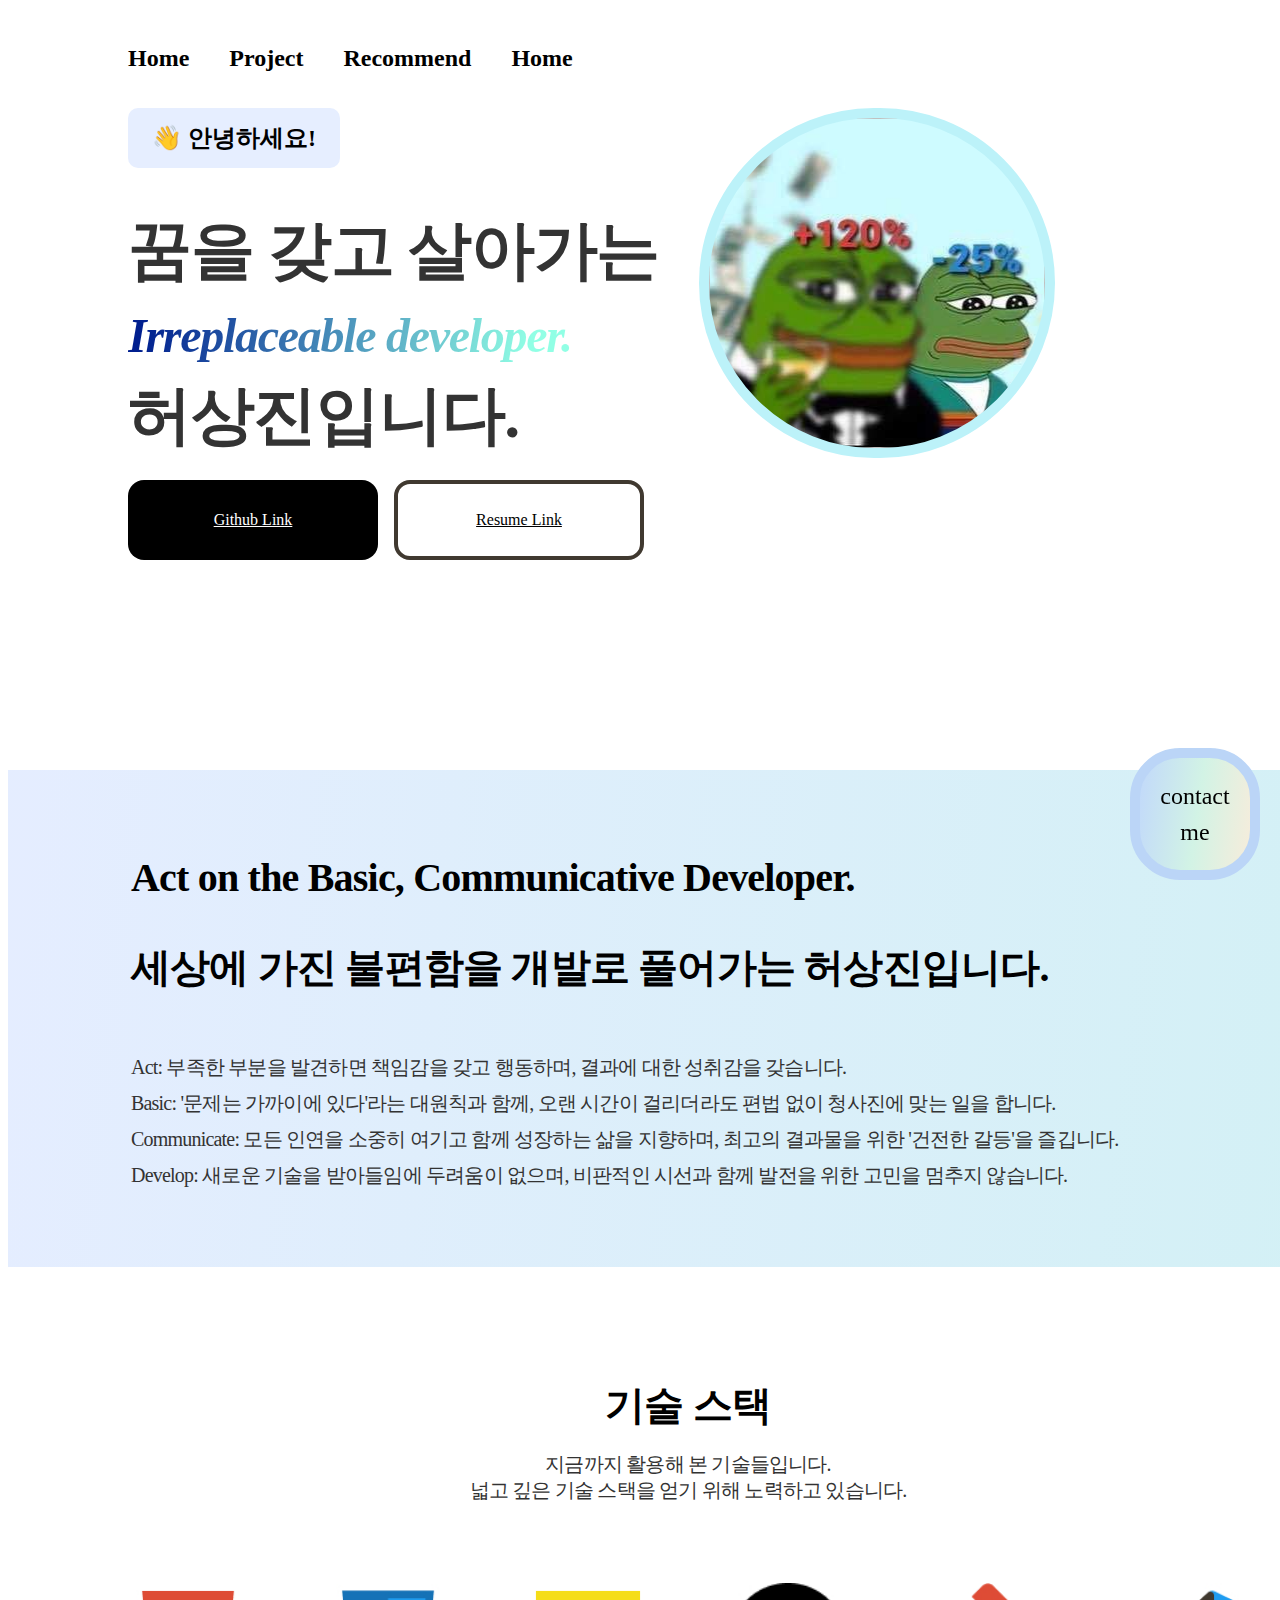
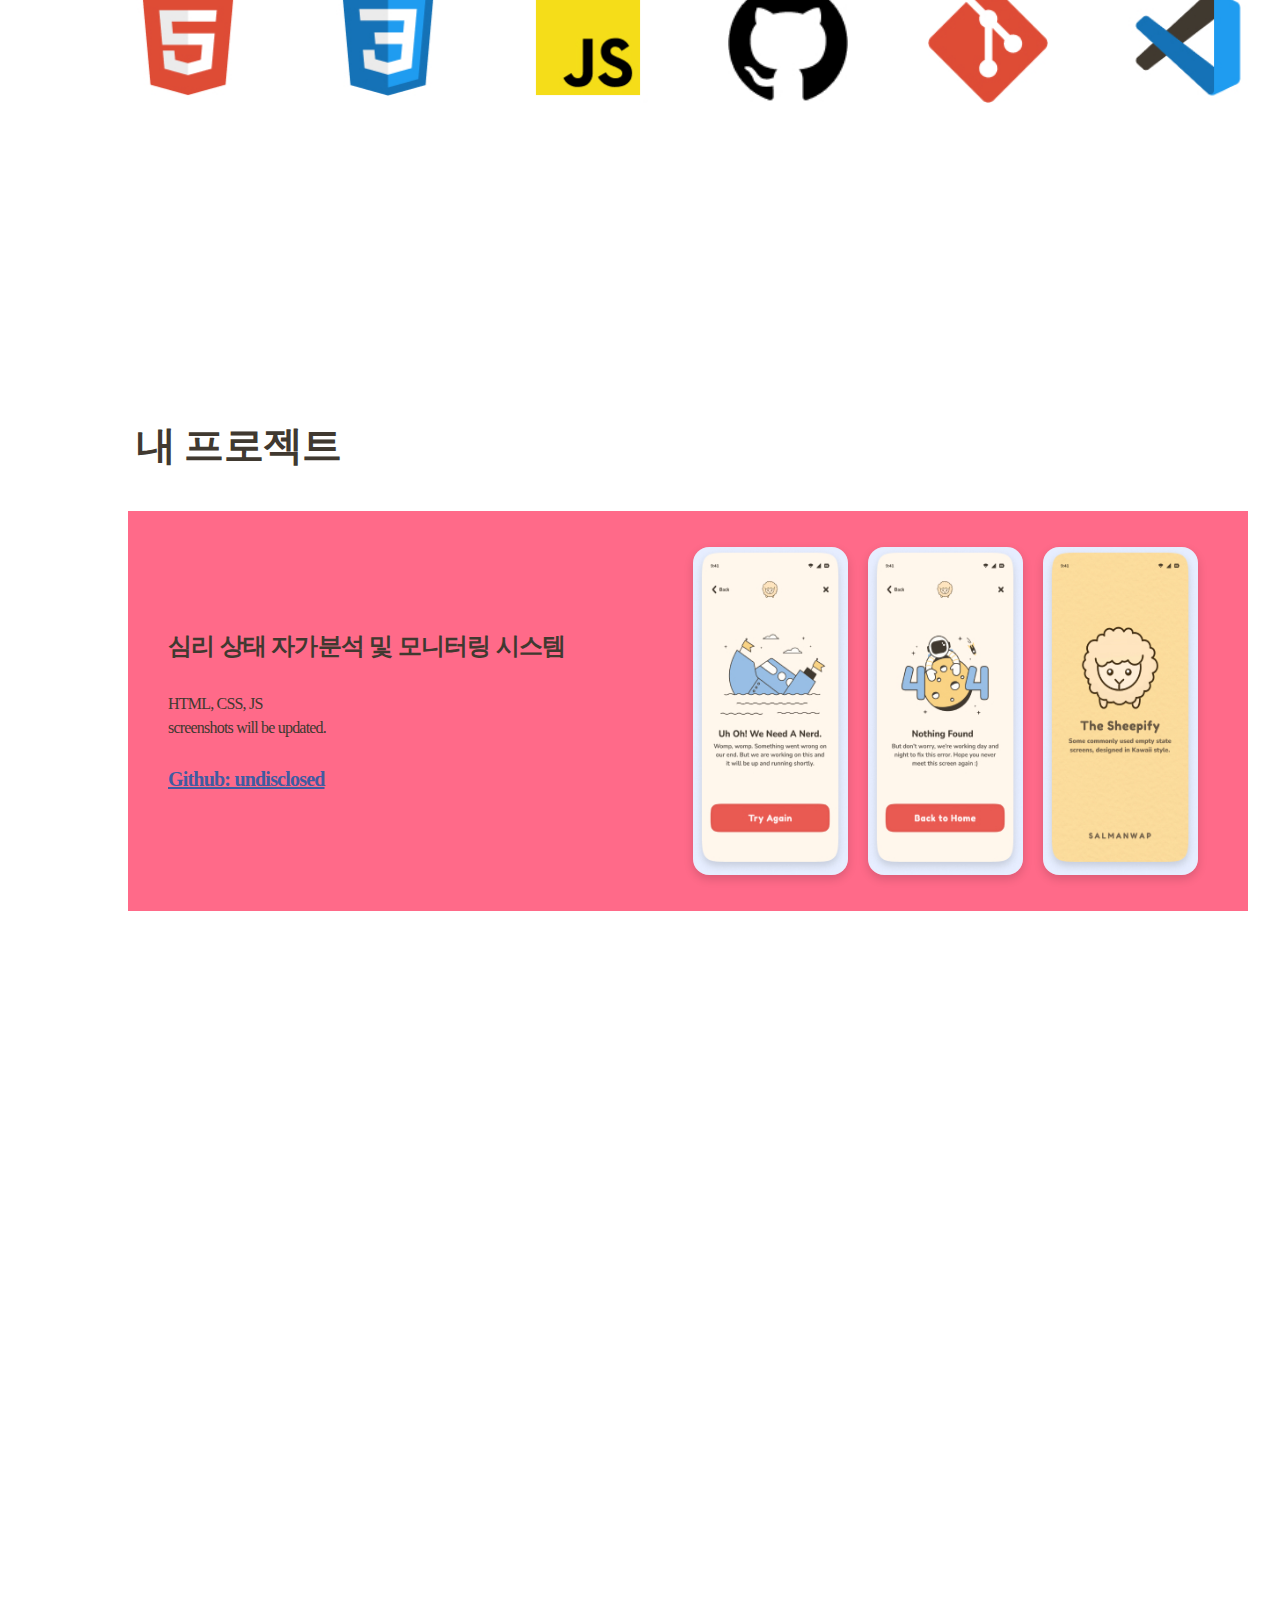
==== commit 66214802: "feat: project section developed" ====
--- a/test/index.html
+++ b/test/index.html
@@ -91,7 +91,40 @@
       </div>
     </div>
 
-    <div class="project"></div>
+    <div class="project">
+      <div class="projectframe">
+        <div class="frame43">
+          내 프로젝트
+        </div>
+        <div class="frame47">
+          <div class="frame42">
+            <div class="frame40">
+              <div class="frame23">
+                <div class="frame22">
+                  <em>심리 상태 자가분석 및 모니터링 시스템</em>
+                  HTML, CSS, JS
+                  screenshots will be updated.
+                </div>
+                <div class="frame31">
+                  Github: undisclosed
+                </div>
+              </div>
+              <div class="mask">
+                <div class="rectangle16">
+                  <div class="group6">
+                    <img class="portimage" src="./37.jpg" alt="날아가는 사람" />
+                    <img class="portimage" src="./38.jpg" alt="날아가는 사람" />
+                    <img class="portimage" src="./39.jpg" alt="날아가는 사람" />
+                  </div>
+                </div>
+              </div>
+            </div>
+          </div>
+        </div>
+      </div>
+    </div>
+
+
 
     <script>
       function onClickButton(type){
--- a/test/style.css
+++ b/test/style.css
@@ -294,5 +294,147 @@
 .stackimg{
 width: 120px;
 height: 120px;
-
-}
+}
+
+.project{
+width: 1360px;
+height: 1560px;
+padding: 80px 120px 120px 120px;
+justify-content: center;
+align-items: center;
+
+color: #403930;
+font-family: Pretendard;
+font-size: 40px;
+font-style: normal;
+font-weight: 600;
+line-height: 125%; /* 50px */
+letter-spacing: -0.8px;
+}
+
+.projectframe{
+display: flex;
+height: 1362px;
+flex-direction: column;
+align-items: flex-start;
+gap: 32px;
+flex: 1 0 0;
+}
+
+.frame43{
+  display: flex;
+padding: 8px;
+align-items: flex-start;
+gap: 10px;
+}
+
+.frame47{
+display: flex;
+width: 1120px;
+flex-direction: column;
+align-items: flex-start;
+gap: 28px;
+}
+
+.frame42{
+display: flex;
+width: 1120px;
+flex-direction: column;
+justify-content: center;
+align-items: center;
+gap: 10px;
+background-color: #ff6a89;
+}
+
+.frame40{
+  display: flex;
+padding-left: 40px;
+gap: 40px;
+align-self: stretch;
+display: flex;
+flex-direction: row;
+align-items: center;
+justify-content: center;
+}
+
+.frame23{
+  display: flex;
+width: 437px;
+flex-direction: column;
+align-items: flex-start;
+gap: 24px;
+}
+
+.frame22{
+  display: flex;
+flex-direction: column;
+align-items: flex-start;
+gap: 4px;
+align-self: stretch;
+color: #403930;
+font-family: Pretendard;
+font-size: 16px;
+font-style: normal;
+font-weight: 500;
+line-height: 150%; /* 24px */
+white-space: pre-line;
+}
+
+.frame31{
+  display: flex;
+align-items: flex-start;
+gap: 24px;
+color: #405BA1;
+font-family: Pretendard;
+font-size: 20px;
+font-style: normal;
+font-weight: 600;
+line-height: 150%; /* 30px */
+text-decoration-line: underline;
+}
+
+.frame22 em{
+  color: #403930;
+  font-family: Pretendard;
+  font-size: 24px;
+  font-style: normal;
+  font-weight: 600;
+  line-height: 150%; /* 36px */
+}
+
+.mask{
+height: 400px;
+display: flex;
+flex-direction: row;
+align-items: flex-start;
+margin-left:auto;
+gap:32px;
+}
+
+.rectangle16{
+  width: 603px;
+height: 400px;
+flex-shrink: 0;
+border-radius: 24px;
+display:flex;
+justify-content: center;
+align-items: center;
+}
+.group6{
+  width: 507.099px;
+height: 327.965px;
+display: flex;
+flex-direction: row;
+align-items: flex-start;
+flex-shrink: 0;
+gap:20px;
+}
+
+.portimage{
+  width: 155.099px;
+height: 327.965px;
+flex-shrink: 0;
+border-radius: 16.08px;
+
+box-shadow: 0px 4px 10px 0px rgba(0, 0, 0, 0.15);
+}--- a/test/responsive.css
+++ b/test/responsive.css
@@ -310,3 +310,136 @@
 .stackimg2 {
   display: none;
 }
+
+/* 여기부터 반응형처리 안되어있음 반응형처리해야함 */
+
+.project{
+  display: flex;
+  width: 390px;
+  padding: 60px 24px;
+  justify-content: center;
+  align-items: center;
+  background: rgba(244, 244, 244, 0.50);
+}
+
+.projectframe{
+  width:100%;
+  display: flex;
+flex-direction: column;
+align-items: flex-start;
+gap: 32px;
+flex: 1 0 0;
+}
+
+.frame42{
+  display: flex;
+padding: 24px 16px;
+flex-direction: column;
+justify-content: center;
+align-items: center;
+gap: 16px;
+align-self: stretch;
+}
+
+.frame40{
+  width:100%;
+  display: flex;
+  padding-left: 0px;
+gap: 40px;
+align-self: stretch;
+flex-direction: column;
+align-items: center;
+justify-content: center;
+}
+
+.frame47{
+  width:100%;
+  display: flex;
+  flex-direction: column;
+  align-items: flex-start;
+  gap: 32px;
+  flex: 1 0 0;
+  }
+  
+  .frame42{
+    
+    width:100%;
+    display: flex;
+    flex-direction: column;
+    align-items: flex-start;
+    gap: 32px;
+    flex: 1 0 0;
+  }
+
+  .frame23{
+    display: flex;
+width: 310px;
+flex-direction: column;
+align-items: flex-start;
+gap: 24px;
+  }
+
+  .frame22{
+    display: flex;
+    flex-direction: column;
+    align-items: flex-start;
+    align-self: stretch;
+    color: #403930;
+font-family: Pretendard;
+font-size: 16px;
+font-style: normal;
+font-weight: 500;
+line-height: 150%; /* 24px */
+  }
+
+  .frame22 em{
+    color: #403930;
+font-family: Pretendard;
+font-size: 24px;
+font-style: normal;
+font-weight: 600;
+line-height: 150%; /* 36px */
+  }
+
+  .frame31{
+    display: flex;
+    align-items: flex-start;
+    gap: 24px;
+    color: #0F5BA1;
+font-family: Pretendard;
+font-size: 20px;
+font-style: normal;
+font-weight: 600;
+line-height: 150%; /* 30px */
+text-decoration-line: underline;
+  }
+
+  
+.mask{
+  width:100%;
+  }
+  
+  .rectangle16{
+    width:100%;
+  }
+
+  .group6{
+    width:100%;
+  height: 202.497px;
+  align-self: stretch;
+  display: flex;
+  align-items: flex-start;
+  justify-content: center;  
+  flex-shrink: 0;
+  gap:20px;
+  }
+  
+  .portimage{
+    width: 94.815px;
+    height: 202.497px;
+    flex-shrink: 0;
+  flex-shrink: 0;
+  border-radius: 16.08px;
+  
+  box-shadow: 0px 4px 10px 0px rgba(0, 0, 0, 0.15);
+  }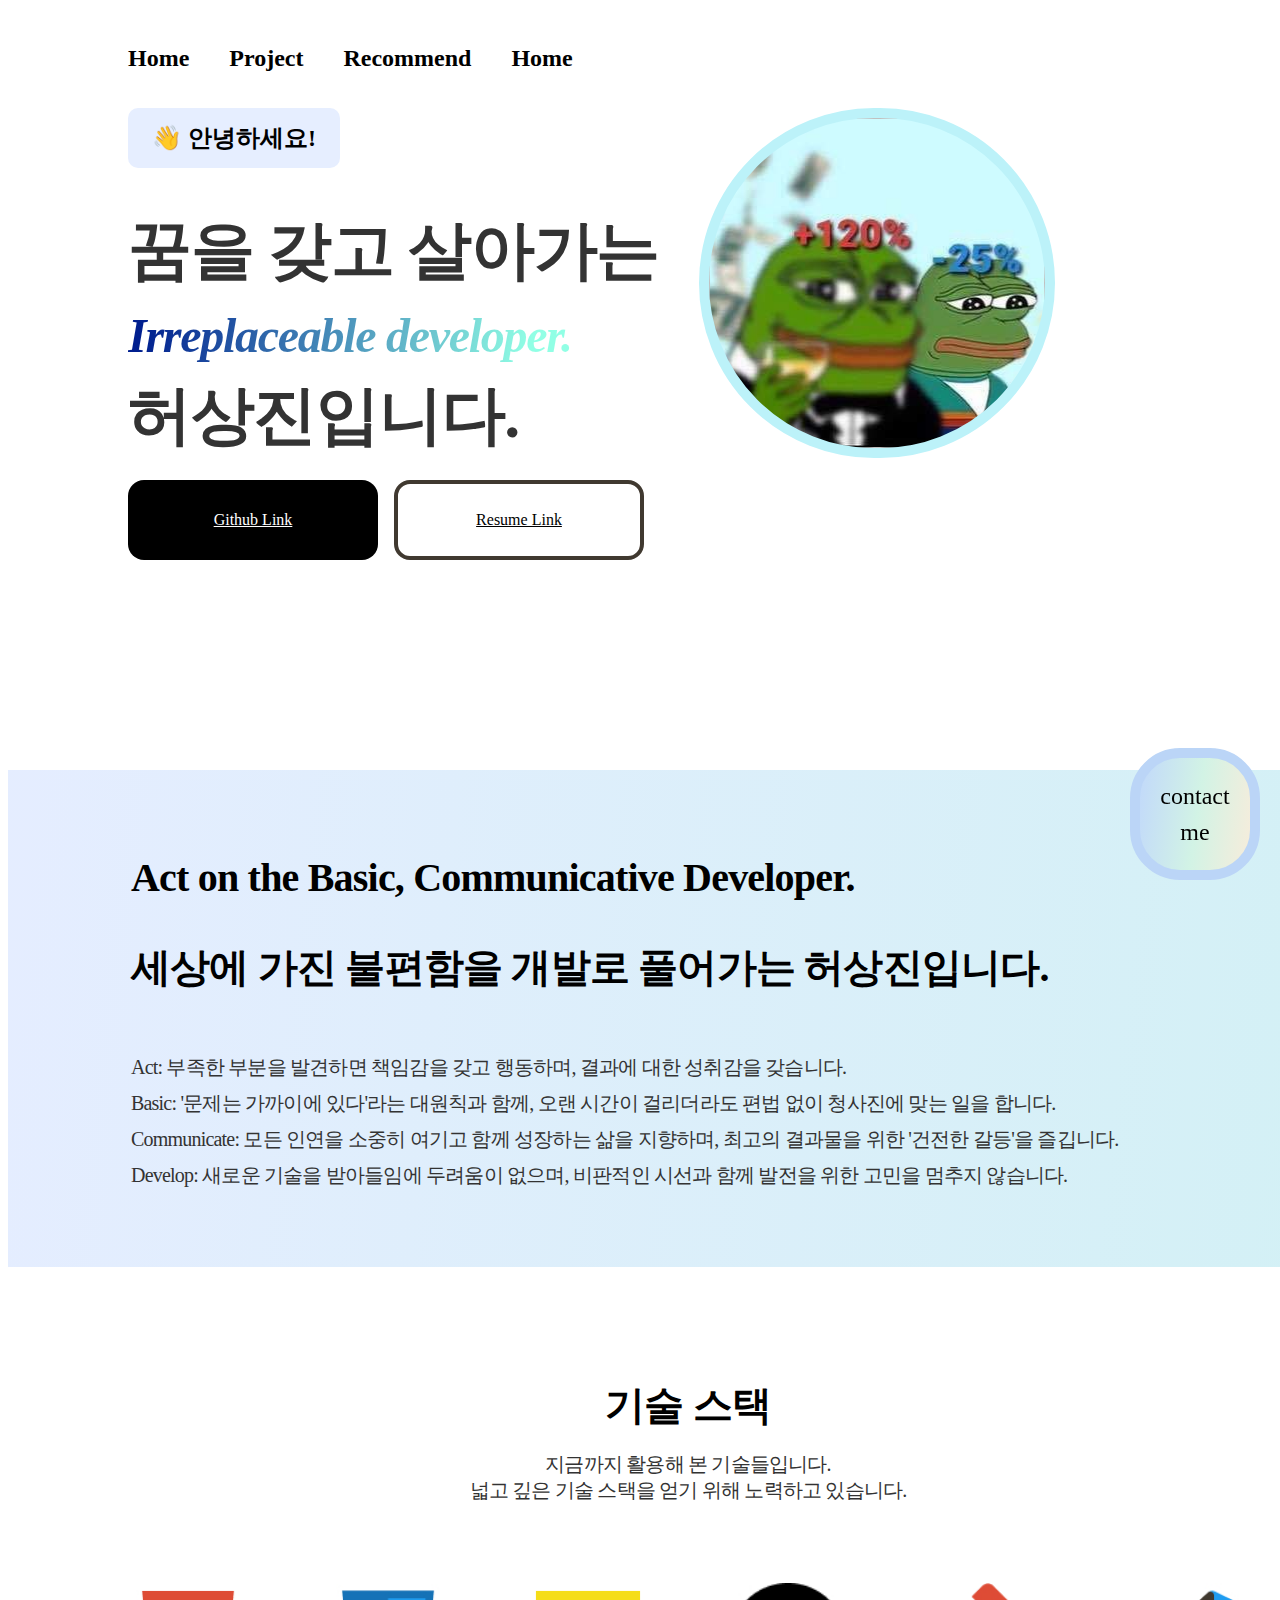
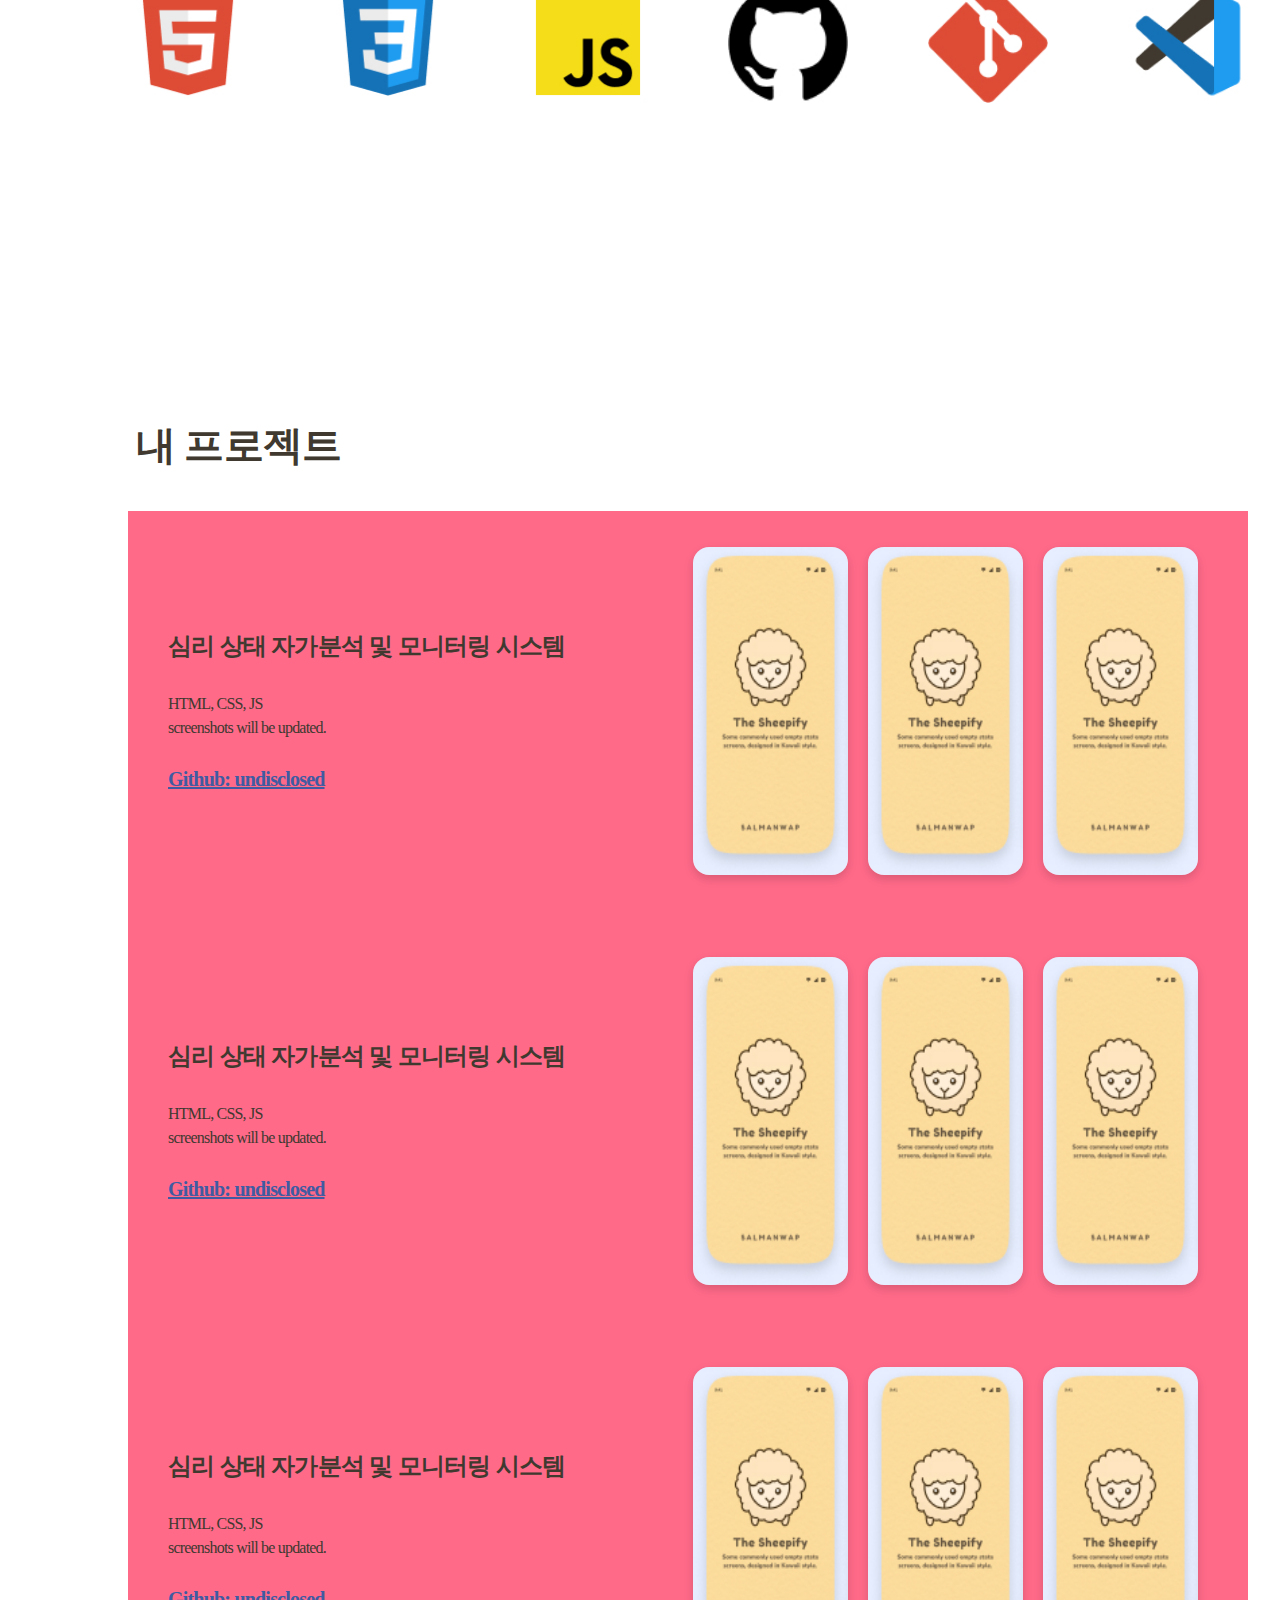
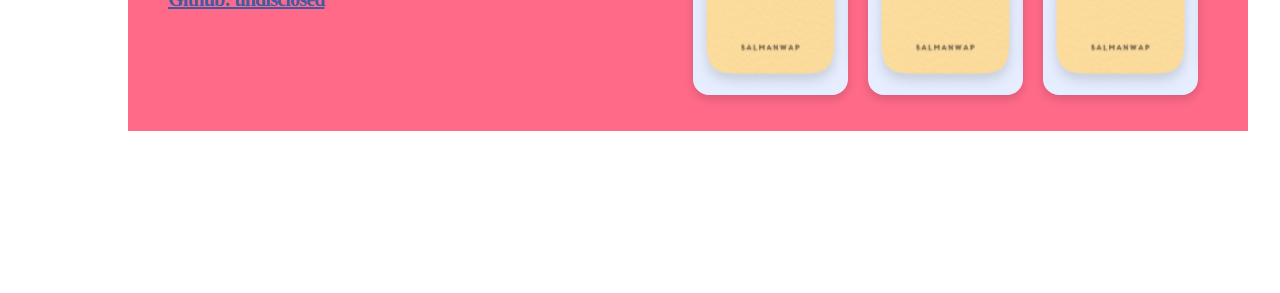
==== commit d59f880e: "feat: development" ====
--- a/test/index.html
+++ b/test/index.html
@@ -119,6 +119,48 @@
                 </div>
               </div>
             </div>
+            <div class="frame40">
+              <div class="frame23">
+                <div class="frame22">
+                  <em>심리 상태 자가분석 및 모니터링 시스템</em>
+                  HTML, CSS, JS
+                  screenshots will be updated.
+                </div>
+                <div class="frame31">
+                  Github: undisclosed
+                </div>
+              </div>
+              <div class="mask">
+                <div class="rectangle16">
+                  <div class="group6">
+                    <img class="portimage" src="./37.jpg" alt="날아가는 사람" />
+                    <img class="portimage" src="./38.jpg" alt="날아가는 사람" />
+                    <img class="portimage" src="./39.jpg" alt="날아가는 사람" />
+                  </div>
+                </div>
+              </div>
+            </div>
+            <div class="frame40">
+              <div class="frame23">
+                <div class="frame22">
+                  <em>심리 상태 자가분석 및 모니터링 시스템</em>
+                  HTML, CSS, JS
+                  screenshots will be updated.
+                </div>
+                <div class="frame31">
+                  Github: undisclosed
+                </div>
+              </div>
+              <div class="mask">
+                <div class="rectangle16">
+                  <div class="group6">
+                    <img class="portimage" src="./37.jpg" alt="날아가는 사람" />
+                    <img class="portimage" src="./38.jpg" alt="날아가는 사람" />
+                    <img class="portimage" src="./39.jpg" alt="날아가는 사람" />
+                  </div>
+                </div>
+              </div>
+            </div>
           </div>
         </div>
       </div>
--- a/test/responsive.css
+++ b/test/responsive.css
@@ -315,36 +315,28 @@
 
 .project{
   display: flex;
-  width: 390px;
-  padding: 60px 24px;
-  justify-content: center;
-  align-items: center;
-  background: rgba(244, 244, 244, 0.50);
+  height:auto;
+  width: 100%;
+  padding: 60px 0px;
+  justify-content: center;
+  align-items: center;
 }
 
 .projectframe{
   width:100%;
+  height:auto;
   display: flex;
 flex-direction: column;
+justify-content: center;
 align-items: flex-start;
 gap: 32px;
 flex: 1 0 0;
 }
 
-.frame42{
-  display: flex;
-padding: 24px 16px;
-flex-direction: column;
-justify-content: center;
-align-items: center;
-gap: 16px;
-align-self: stretch;
-}
-
 .frame40{
   width:100%;
   display: flex;
-  padding-left: 0px;
+padding-left: 0px;
 gap: 40px;
 align-self: stretch;
 flex-direction: column;
@@ -362,7 +354,6 @@
   }
   
   .frame42{
-    
     width:100%;
     display: flex;
     flex-direction: column;
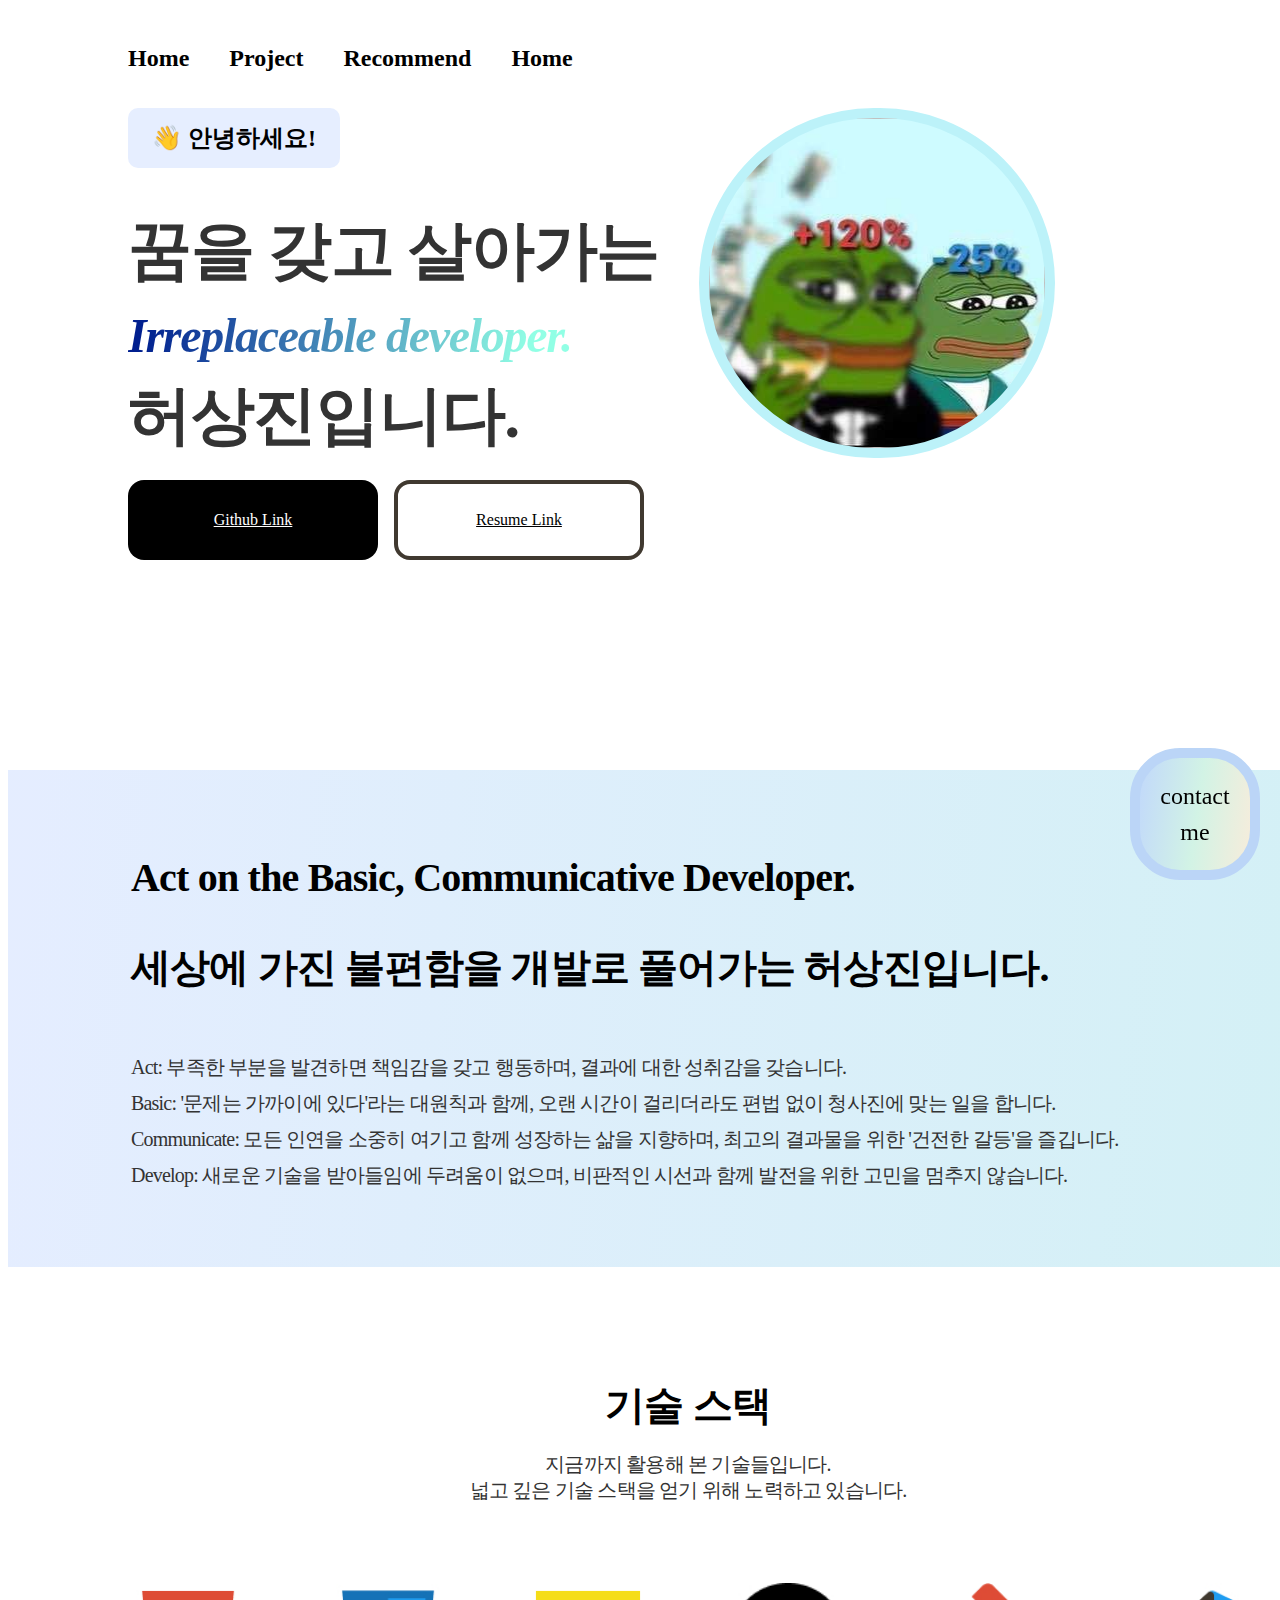
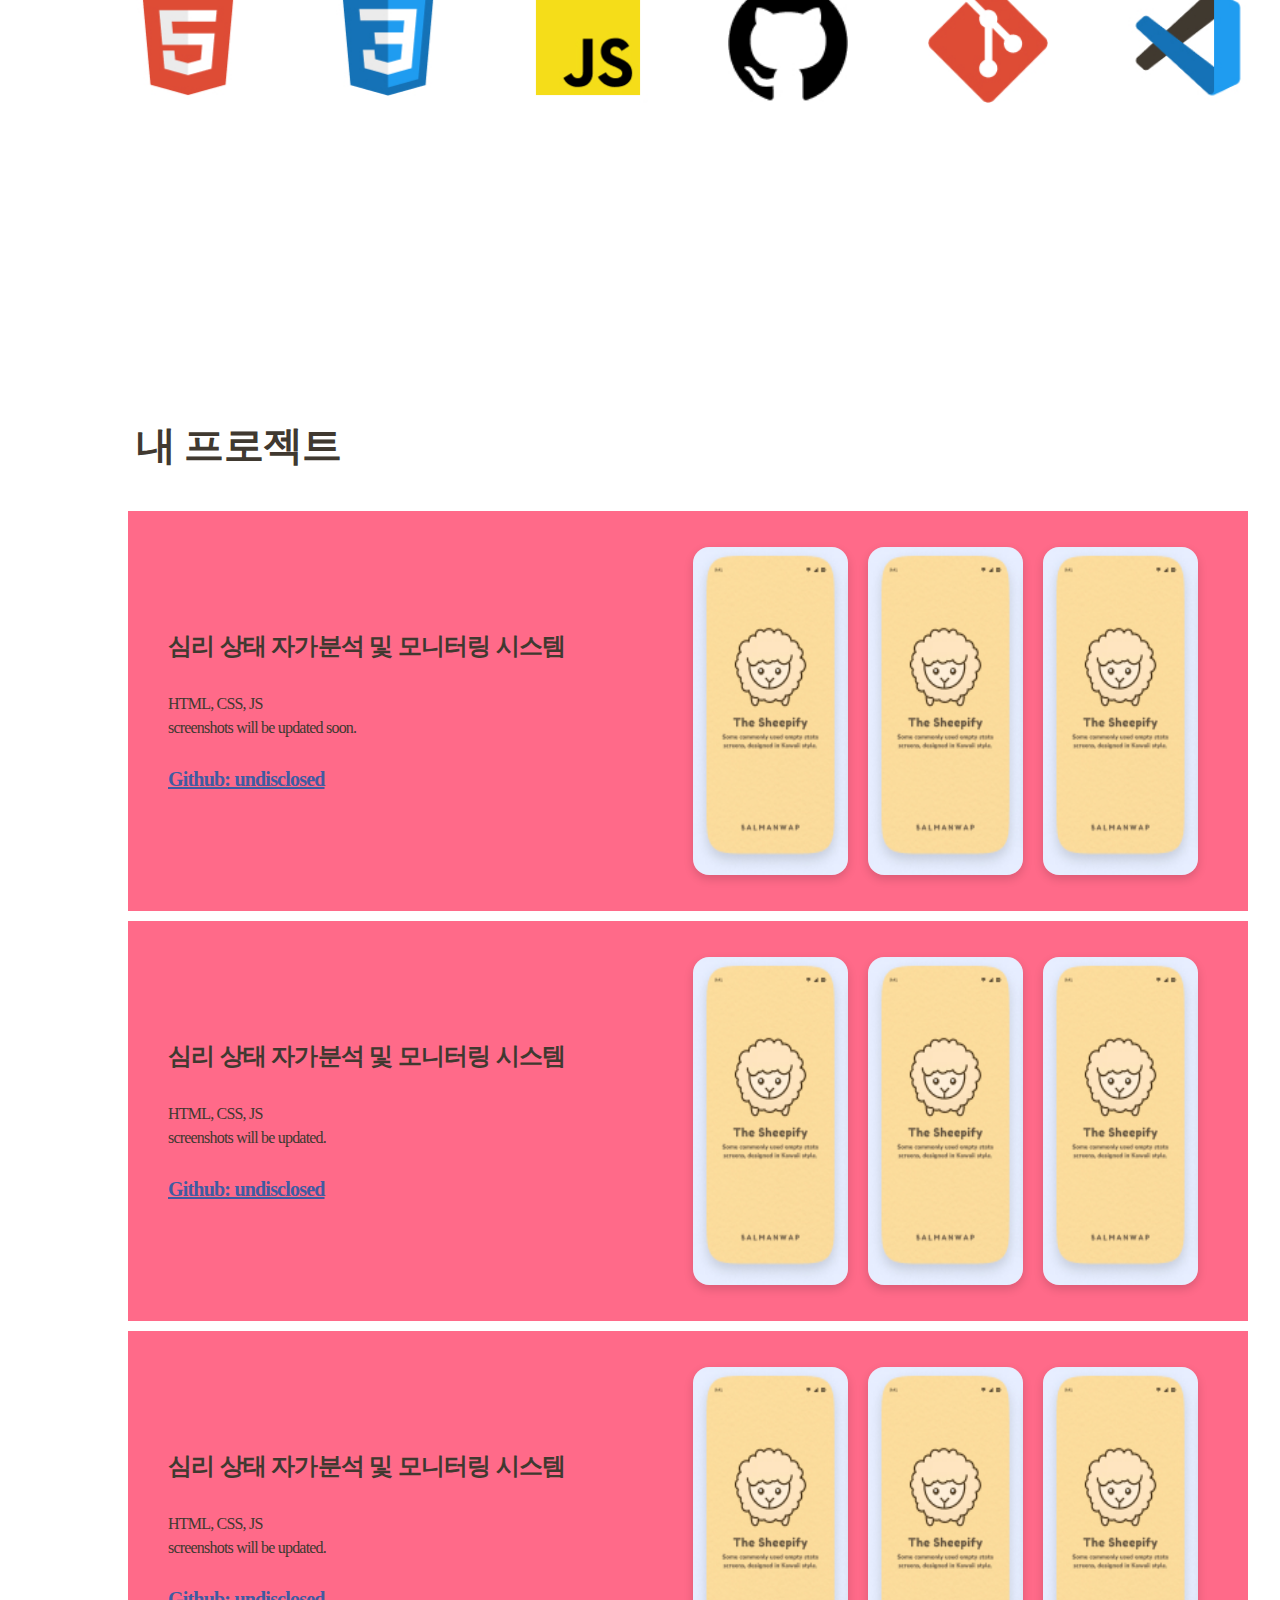
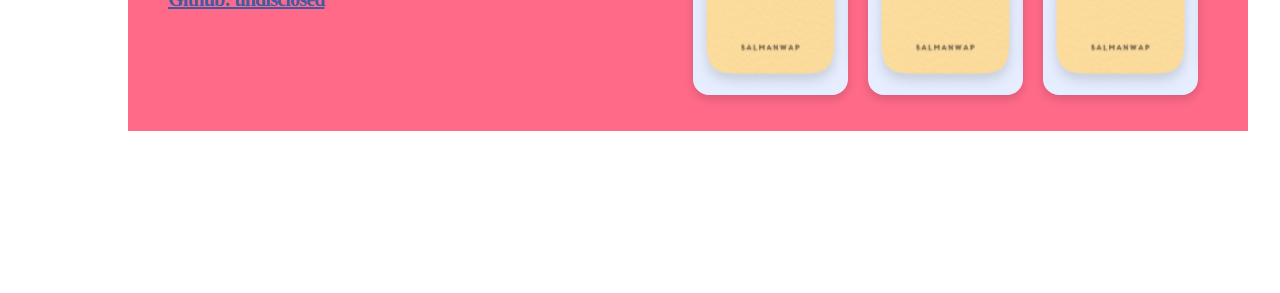
==== commit 477cd2d5: "style: typo fix" ====
--- a/test/index.html
+++ b/test/index.html
@@ -103,7 +103,7 @@
                 <div class="frame22">
                   <em>심리 상태 자가분석 및 모니터링 시스템</em>
                   HTML, CSS, JS
-                  screenshots will be updated.
+                  screenshots will be updated soon.
                 </div>
                 <div class="frame31">
                   Github: undisclosed
--- a/test/style.css
+++ b/test/style.css
@@ -343,7 +343,7 @@
 justify-content: center;
 align-items: center;
 gap: 10px;
-background-color: #ff6a89;
+
 }
 
 .frame40{
@@ -355,6 +355,7 @@
 flex-direction: row;
 align-items: center;
 justify-content: center;
+background-color: #ff6a89;
 }
 
 .frame23{
--- a/test/responsive.css
+++ b/test/responsive.css
@@ -311,7 +311,6 @@
   display: none;
 }
 
-/* 여기부터 반응형처리 안되어있음 반응형처리해야함 */
 
 .project{
   display: flex;
@@ -407,6 +406,7 @@
 
   
 .mask{
+  justify-content: center;
   width:100%;
   }
   
